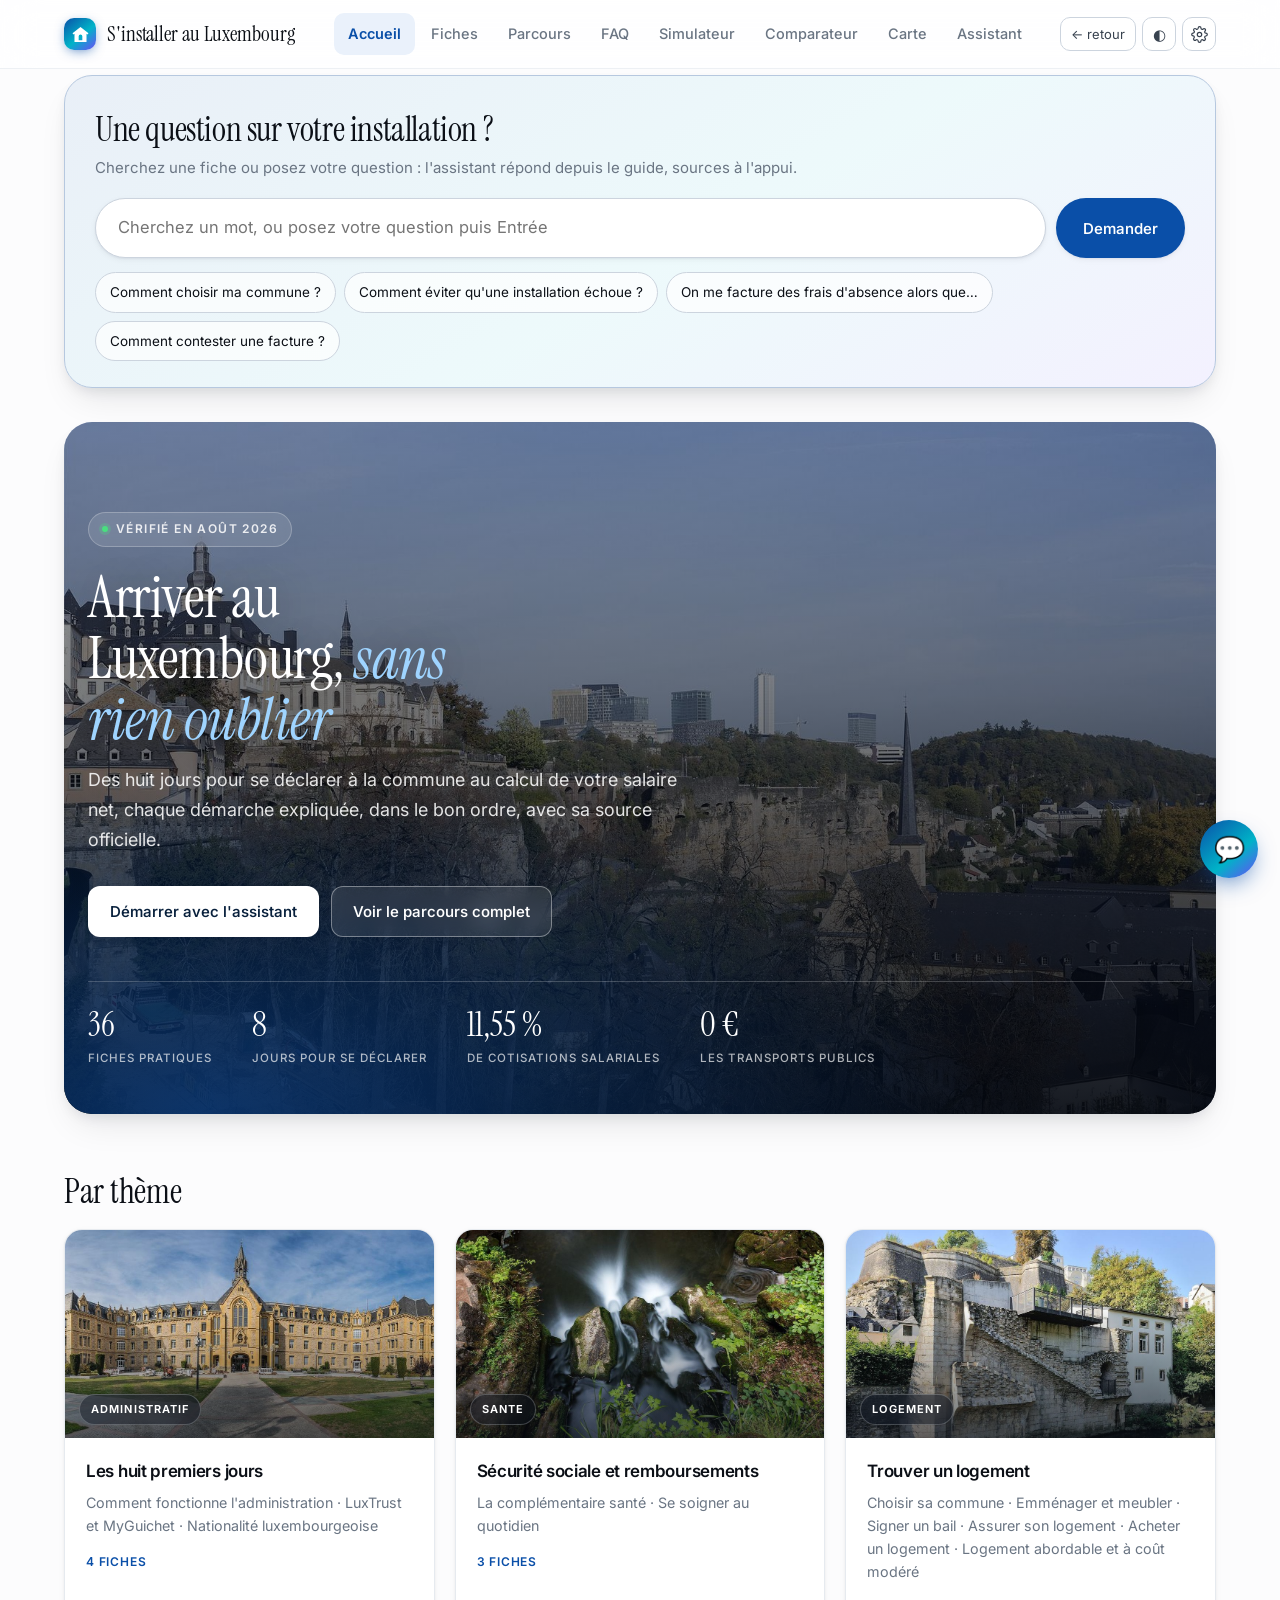
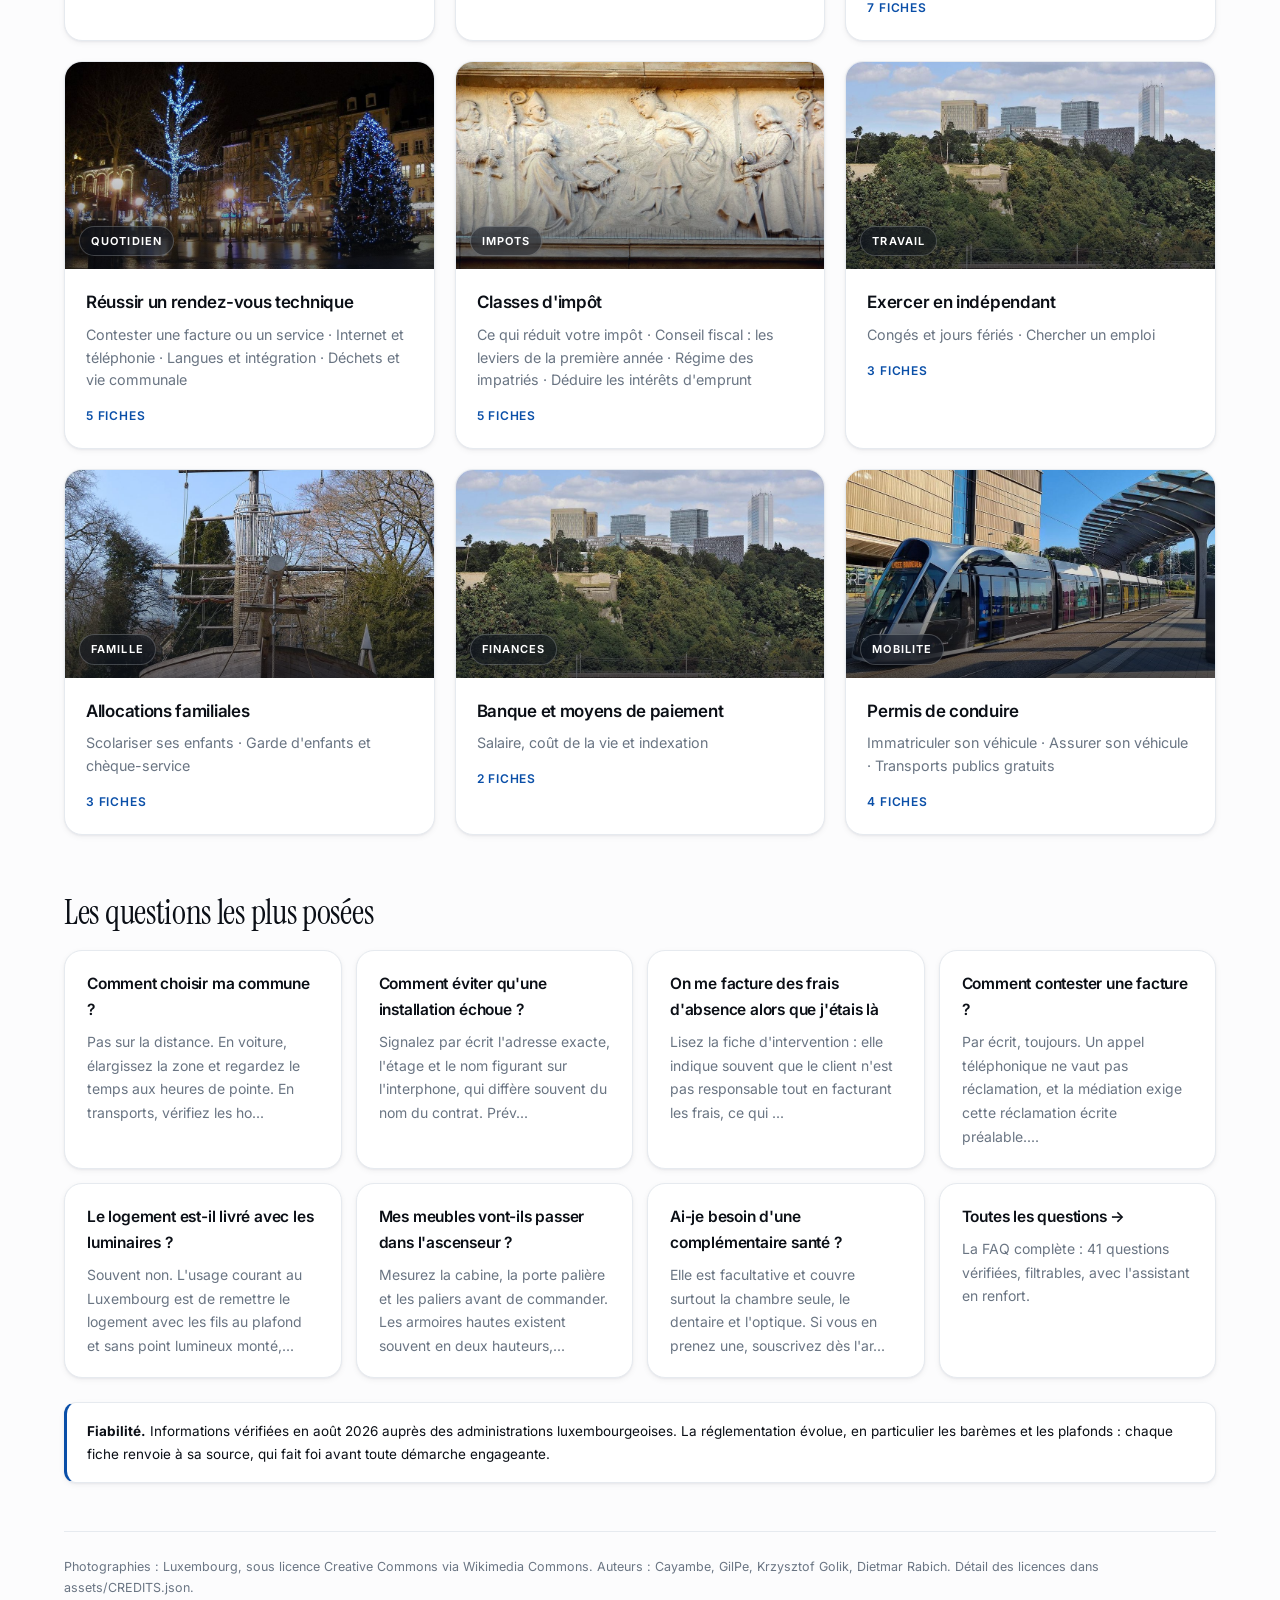
==== web/index.html @ f96f4880 "Revue Codex 1.7 : la promesse affichée était plus généreuse que celle du fournisseur AD-15 portait l" ====
﻿<!doctype html>
<html lang="fr">
<head>
<meta charset="utf-8">
<meta name="viewport" content="width=device-width, initial-scale=1">
<title>S'installer au Luxembourg</title>
<link rel="stylesheet" href="app/styles.css?v=18">
</head>
<body>

<header class="top">
  <div class="top-in">
    <button class="brand" id="brand" title="Revenir à l'accueil" aria-label="S'installer au Luxembourg, revenir à l'accueil">
      <span class="mark" aria-hidden="true">
        <svg viewBox="0 0 24 24" fill="currentColor" fill-rule="evenodd" focusable="false">
          <path d="M12 2.4 1.9 10.3l1.3 1.7L4.4 11v10.6h15.2V11l1.2 1 1.3-1.7zM9.7 19.4v-5.1a2.3 2.3 0 0 1 4.6 0v5.1z"/>
        </svg>
      </span>
      <span class="brand-txt">S'installer au Luxembourg</span>
    </button>
    <nav class="tabs" id="tabs" role="tablist" aria-label="Sections du guide">
      <button role="tab" id="tab-accueil" data-panel="accueil" aria-selected="true" aria-controls="panel-accueil" tabindex="0">Accueil</button>
      <button role="tab" id="tab-fiches" data-panel="fiches" aria-selected="false" aria-controls="panel-fiches" tabindex="-1">Fiches</button>
      <button role="tab" id="tab-parcours" data-panel="parcours" aria-selected="false" aria-controls="panel-parcours" tabindex="-1">Parcours</button>
      <button role="tab" id="tab-faq" data-panel="faq" aria-selected="false" aria-controls="panel-faq" tabindex="-1">FAQ</button>
      <button role="tab" id="tab-simulateur" data-panel="simulateur" aria-selected="false" aria-controls="panel-simulateur" tabindex="-1">Simulateur</button>
      <button role="tab" id="tab-comparateur" data-panel="comparateur" aria-selected="false" aria-controls="panel-comparateur" tabindex="-1">Comparateur</button>
      <button role="tab" id="tab-carte" data-panel="carte" aria-selected="false" aria-controls="panel-carte" tabindex="-1">Carte</button>
      <button role="tab" id="tab-assistant" data-panel="assistant" aria-selected="false" aria-controls="panel-assistant" tabindex="-1">Assistant</button>
    </nav>
    <div class="top-outils">
      <!-- foyer-retour : le guide est servi sous /guide/ d'une origine qui a aussi un accueil et un
           outil sinistre (AD-12). Un lien discret y ramène ; le style reprend celui des outils de
           l'en-tête, en ligne pour ne pas toucher à styles.css. -->
      <a id="retour-projet" class="outil" href="/" style="width:auto;padding:0 10px;font-size:13px;text-decoration:none;white-space:nowrap;" title="Retour à l'accueil du projet" aria-label="Retour à l'accueil du projet">&#8592; retour</a>
      <button id="theme-btn" class="outil" title="Changer de thème" aria-label="Changer de thème"></button>
      <button id="admin-btn" class="outil" data-panel="admin" title="Administration du contenu" aria-label="Administration du contenu">
        <svg viewBox="0 0 24 24" fill="none" stroke="currentColor" stroke-width="1.7" stroke-linecap="round" stroke-linejoin="round" focusable="false" aria-hidden="true">
          <circle cx="12" cy="12" r="3.1"/>
          <path d="M19.4 15a1.7 1.7 0 0 0 .34 1.87l.06.06a2 2 0 1 1-2.83 2.83l-.06-.06a1.7 1.7 0 0 0-1.87-.34 1.7 1.7 0 0 0-1 1.56V21a2 2 0 1 1-4 0v-.11a1.7 1.7 0 0 0-1.1-1.56 1.7 1.7 0 0 0-1.87.34l-.06.06a2 2 0 1 1-2.83-2.83l.06-.06A1.7 1.7 0 0 0 4.6 15a1.7 1.7 0 0 0-1.56-1H3a2 2 0 1 1 0-4h.11a1.7 1.7 0 0 0 1.56-1.1 1.7 1.7 0 0 0-.34-1.87l-.06-.06a2 2 0 1 1 2.83-2.83l.06.06A1.7 1.7 0 0 0 9 4.6h.08A1.7 1.7 0 0 0 10.13 3V3a2 2 0 1 1 4 0v.11a1.7 1.7 0 0 0 1.05 1.56 1.7 1.7 0 0 0 1.87-.34l.06-.06a2 2 0 1 1 2.83 2.83l-.06.06A1.7 1.7 0 0 0 19.4 9v.08a1.7 1.7 0 0 0 1.56 1.05H21a2 2 0 1 1 0 4h-.11a1.7 1.7 0 0 0-1.49 1z"/>
        </svg>
      </button>
    </div>
  </div>
</header>

<main>

  <!-- Accueil -->
  <section class="panel" role="tabpanel" aria-labelledby="tab-accueil" id="panel-accueil">

    <div class="ask">
      <h2 class="ask-titre">Une question sur votre installation&nbsp;?</h2>
      <p class="ask-sous">Cherchez une fiche ou posez votre question : l'assistant répond depuis le guide, sources à l'appui.</p>
      <div class="ask-bar">
        <input type="search" id="q-accueil" placeholder="Cherchez un mot, ou posez votre question puis Entrée" autocomplete="off">
        <button class="btn" id="q-accueil-btn">Demander</button>
      </div>
      <div class="chips" id="ask-chips"></div>
      <div class="grid" id="accueil-resultats"></div>
    </div>

    <div class="hero">
      <div class="hero-img">
        <img src="assets/hero.jpg" alt="Vue de la vieille ville de Luxembourg, du Grund et du plateau de Kirchberg" loading="eager">
      </div>
      <div class="hero-in">
        <span class="kicker"><span class="pt"></span>Vérifié en août 2026</span>
        <h1>Arriver au Luxembourg, <em>sans rien oublier</em></h1>
        <p>
          Des huit jours pour se déclarer à la commune au calcul de votre salaire net,
          chaque démarche expliquée, dans le bon ordre, avec sa source officielle.
        </p>
        <div class="hero-cta">
          <button class="btn clair" data-go="assistant">Démarrer avec l'assistant</button>
          <button class="btn contour" data-go="parcours">Voir le parcours complet</button>
        </div>
        <div class="hero-stats">
          <div class="s"><div class="n" id="stat-fiches">—</div><div class="l">fiches pratiques</div></div>
          <div class="s"><div class="n">8</div><div class="l">jours pour se déclarer</div></div>
          <div class="s"><div class="n">11,55 %</div><div class="l">de cotisations salariales</div></div>
          <div class="s"><div class="n">0 €</div><div class="l">les transports publics</div></div>
        </div>
      </div>
    </div>

    <h2>Par thème</h2>
    <div class="grid" id="accueil-cats"></div>

    <h2>Les questions les plus posées</h2>
    <div class="grid serre" id="accueil-faq"></div>

    <div class="notice small">
      <strong>Fiabilité.</strong> Informations vérifiées en août 2026 auprès des administrations
      luxembourgeoises. La réglementation évolue, en particulier les barèmes et les plafonds :
      chaque fiche renvoie à sa source, qui fait foi avant toute démarche engageante.
    </div>

    <div class="credits" id="credits-photos"></div>
  </section>

  <!-- Fiches -->
  <section class="panel" role="tabpanel" aria-labelledby="tab-fiches" id="panel-fiches" hidden>
    <div id="fiches-liste">
      <h1>Fiches pratiques</h1>
      <p class="lead">Chaque fiche est autonome, avec ses points clés et ses sources officielles.</p>
      <div class="search-bar">
        <input type="search" id="q-fiches" placeholder="Rechercher : caution, matricule, impatriés, crèche, permis. Entrée pour demander à l'assistant.">
      </div>
      <div id="fiches-perso"></div>
      <div class="grid" id="fiches-grid"></div>
    </div>
    <div id="fiche-detail" class="detail" hidden></div>
  </section>

  <!-- Parcours -->
  <section class="panel" role="tabpanel" aria-labelledby="tab-parcours" id="panel-parcours" hidden>
    <h1>Parcours d'installation</h1>
    <p class="lead">L'ordre compte : certaines démarches en conditionnent d'autres.</p>
    <div class="notice">
      <strong>La chaîne à ne pas casser.</strong>
      Déclaration à la commune, puis certificat de résidence et matricule, puis sécurité sociale,
      banque, chèque-service et impôts. Tout part de la commune, dans les 8 jours.
    </div>
    <div class="tl" id="timeline"></div>
  </section>

  <!-- FAQ -->
  <section class="panel" role="tabpanel" aria-labelledby="tab-faq" id="panel-faq" hidden>
    <h1>Questions et réponses</h1>
    <p class="lead">
      Toutes les questions recensées par le guide, avec des réponses vérifiées : chaque réponse
      s'appuie sur une fiche et renvoie à ses sources officielles.
      <span class="badge" id="faq-compte"></span>
    </p>
    <div class="search-bar">
      <input type="search" id="q-faq" placeholder="Filtrer : classe d'impôt, caution, crèche, permis. Entrée pour demander à l'assistant." autocomplete="off">
    </div>
    <div id="faq-liste"></div>
    <div class="notice small" style="margin-top:26px">
      Votre question n'y est pas ? L'assistant cherche aussi dans le corps des fiches,
      et dit quand il ne sait pas.
      <button class="chip" id="faq-assistant">Poser la question à l'assistant</button>
    </div>
  </section>

  <!-- Simulateur -->
  <section class="panel" role="tabpanel" aria-labelledby="tab-simulateur" id="panel-simulateur" hidden>
    <h1>Simulateur de salaire net</h1>
    <p class="lead">
      Barème officiel de l'Administration des contributions directes et paramètres sociaux en vigueur.
      Résultat indicatif : il ne remplace ni une fiche de paie, ni un calcul de l'administration.
    </p>

    <div class="sous-onglets" id="sim-tabs">
      <button data-sim="salaire" class="actif">Salaire net</button>
      <button data-sim="emprunt">Capacité d'emprunt</button>
    </div>

    <div id="sim-salaire">
    <div class="card">
      <div class="row">
        <div>
          <label for="s-brut">Brut annuel (EUR)</label>
          <input type="number" id="s-brut" value="80000" min="0" step="1000">
        </div>
        <div>
          <label for="s-classe">Classe d'impôt</label>
          <select id="s-classe">
            <option value="classe1">Classe 1</option>
            <option value="classe1a">Classe 1a</option>
            <option value="classe2" selected>Classe 2</option>
          </select>
        </div>
        <div>
          <label for="s-mois">Réparti sur</label>
          <select id="s-mois">
            <option value="12" selected>12 mois</option>
            <option value="13">13 mois</option>
          </select>
        </div>
        <div>
          <label for="s-brut2">Salaire du conjoint (EUR, facultatif)</label>
          <input type="number" id="s-brut2" value="0" min="0" step="1000" placeholder="0">
        </div>
      </div>
      <div class="row" style="margin-top:12px">
        <div class="check">
          <input type="checkbox" id="s-impatrie">
          <label for="s-impatrie">Régime des impatriés (50 % exonéré)</label>
          <a href="#fiche/impatries" class="lien-fiche-inline">réservé à des profils précis, voir la fiche</a>
        </div>
        <div class="check">
          <input type="checkbox" id="s-forfaits" checked>
          <label for="s-forfaits">Forfaits frais et dépenses spéciales</label>
        </div>
      </div>
    </div>

    <div class="kpis" id="s-kpis"></div>

    <div class="notice small">
      <strong>Un ordre de grandeur, pas un chiffre à l'euro près.</strong>
      Le résultat est la retenue à la source calculée sur ce seul salaire, avec le barème officiel.
      Le net réellement perçu peut s'en écarter selon la situation personnelle : revenus étrangers
      en classe 2 (le taux moyen mondial s'applique à la déclaration), déductions réelles supérieures
      aux forfaits, avantages en nature, crédits d'impôt. Plus la situation s'écarte du cas simple
      (un seul salaire, pas d'autre revenu), plus l'écart peut être grand.
    </div>

    <div id="s-menage"></div>

    <div id="s-detail"></div>

    <h2>Comparaison des situations</h2>
    <div class="table-wrap"><table id="s-comp"></table></div>
    </div>

    <div id="sim-emprunt" hidden>
    <h2 style="margin-top:0">Capacité d'emprunt indicative</h2>
    <p class="lead small">
      Les banques raisonnent en taux d'effort : la somme des mensualités rapportée aux revenus nets.
      Les crédits en cours viennent en déduction.
    </p>
    <div class="card">
      <div class="row">
        <div>
          <label for="e-net">Revenus nets du ménage (EUR/mois)</label>
          <input type="number" id="e-net" value="5000" min="0" step="100">
        </div>
        <div>
          <label for="e-charges">Crédits en cours (EUR/mois)</label>
          <input type="number" id="e-charges" value="0" min="0" step="50">
        </div>
        <div>
          <label for="e-taux">Taux annuel (%)</label>
          <input type="number" id="e-taux" value="4.3" min="0" step="0.1">
        </div>
        <div>
          <label for="e-duree">Durée (années)</label>
          <input type="number" id="e-duree" value="25" min="5" max="35" step="1">
        </div>
      </div>
    </div>
    <div class="kpis" id="e-kpis"></div>
    <p class="hint">
      Les seuils de 33 % et 40 % sont des pratiques bancaires, pas un plafond légal : la limite
      réglementaire fixée au Luxembourg porte sur la quotité, la part du prix financée, et non sur
      le taux d'effort. Chaque banque décide selon les revenus et le reste à vivre.
    </p>
    <p class="hint">
      Quotités maximales au Luxembourg : 100 % du prix pour un primo-accédant en résidence principale,
      90 % pour une autre résidence principale, 80 % pour un investissement locatif. Les frais d'acte
      restent à financer sur fonds propres.
    </p>
    </div>
  </section>

  <!-- Comparateur -->
  <section class="panel" role="tabpanel" aria-labelledby="tab-comparateur" id="panel-comparateur" hidden>
    <h1>Comparateur</h1>
    <p class="lead">
      En arrivant au Luxembourg, quatre contrats se signent presque en même temps : l'assurance
      habitation, l'assurance auto, le forfait mobile et le contrat d'électricité. Choisissez le
      poste que vous voulez regarder. Chacun s'ouvre sur une grille des critères qui distinguent
      vraiment les offres, et non sur une liste de prix.
    </p>

    <div class="notice small" id="ctr-registres">
      <strong>Deux registres, indiqués sur chaque carte.</strong>
      L'assurance habitation repose sur des <em>documents réels</em> : quatre contrats du marché
      luxembourgeois lus intégralement, assureurs anonymisés. Les trois autres sont des
      <em>démonstrations</em> : les critères sont réels, les offres et les chiffres sont inventés
      et affichés comme tels. Rien n'y est un conseil d'achat.
    </div>

    <div class="grid serre" id="ctr-verticales"></div>

    <div id="ctr-vue" hidden></div>

    <div id="ctr-mrh" hidden>
    <div class="vert-head">
      <h2>Assurance habitation : la comparaison complète</h2>
      <button class="chip" id="ctr-mrh-retour">← Toutes les comparaisons</button>
    </div>
    <p class="lead">
      <span class="badge on">données réelles</span>
      Quatre contrats du marché luxembourgeois lus intégralement, treize sinistres concrets posés
      à chacun, et pour chaque réponse la clause exacte avec sa page.
    </p>

    <div class="sous-onglets" id="mrh-tabs">
      <button data-mrh="reco" class="actif">Ma situation</button>
      <button data-mrh="surmesure">Tableau sur mesure</button>
      <button data-mrh="sinistres">Sinistres</button>
      <button data-mrh="matrice">Couverture</button>
      <button data-mrh="constats">Ce qui ressort</button>
      <button data-mrh="methode">Méthode</button>
    </div>

    <!-- Ma situation : classement calculé en direct -->
    <div id="mrh-reco">
      <p class="lead small">
        Cochez ce qui vous concerne. Le classement se recalcule à chaque clic, à partir des
        verdicts réels : chaque contrat est noté sur les garanties qui comptent
        <em>pour vous</em>, et les lacunes s'affichent avec la clause qui les cause.
      </p>
      <div class="card">
        <div id="mrh-biens" class="biens-grille"></div>
      </div>
      <div id="mrh-classement"></div>
      <div id="mrh-couverture-profil"></div>
    </div>

    <!-- Sinistres : tableau complet + chat -->
    <div id="mrh-sinistres" hidden>
      <p class="lead small">
        Les treize sinistres posés aux quatre contrats. Cliquez sur une ligne pour voir le détail :
        plafond, franchise, condition qui décide, et la clause citée avec sa page.
      </p>
      <div id="mrh-sinistres-table"></div>
    </div>

    <!-- Tableau sur mesure : le chat construit et modifie la comparaison -->
    <div id="mrh-surmesure" hidden>
      <p class="lead small">
        Ce n'est pas un second assistant : c'est la commande du tableau. Écrivez ce que vous voulez
        comparer, en français courant, et la grille se réécrit. Chaque demande et ce qu'elle a
        changé restent notés dans le journal, pour que rien ne bouge sans explication.
      </p>
      <div class="card ctr-cmd">
        <label class="ctr-cmd-label" for="ctr-input">Commander le tableau</label>
        <div class="chat-bar">
          <input type="text" id="ctr-input" placeholder="Ex : compare le vol et le dégât des eaux, seulement chez l'assureur A et l'assureur C" autocomplete="off">
          <button class="btn" id="ctr-send">Appliquer</button>
        </div>
        <div class="chips" id="ctr-suggestions"></div>
        <div class="ctr-journal" id="ctr-journal"></div>
      </div>
      <div id="ctr-tableau"></div>
    </div>

    <!-- Matrice de couverture -->
    <div id="mrh-matrice" hidden>
      <p class="lead small">
        Dix-sept garanties recherchées dans les quatre documents. Une case pleine veut dire que le
        sujet est traité, et à quelle page il apparaît en premier. Attention : c'est un signal de
        présence, pas une promesse de couverture. Un contrat peut nommer une garantie page 5 et
        l'exclure page 40, c'est l'objet de l'onglet Sinistres.
      </p>
      <div id="mrh-matrice-table"></div>
      <div id="mrh-sources"></div>
    </div>

    <!-- Constats -->
    <div id="mrh-constats" hidden>
      <p class="lead small">
        Ce que la lecture des quatre contrats fait ressortir, et les questions à poser avant de signer.
      </p>
      <div id="mrh-constats-liste"></div>
    </div>

    <!-- Méthode -->
    <div id="mrh-methode" hidden>
      <p class="lead small">Comment cette comparaison a été faite, et ce qu'elle ne dit pas.</p>
      <div class="card">
        <h3 style="margin-top:0">La démarche</h3>
        <p>Quatre conditions générales publiques du marché luxembourgeois, éditions 2017 à 2023,
          entre 60 et 139 pages chacune. Le texte est extrait page par page, ce qui rend chaque
          phrase adressable : c'est ce qui permet de citer une clause avec son numéro de page.</p>
        <p>Deux passages ensuite. Le premier cherche dix-sept garanties dans les quatre documents,
          en français, en allemand et en anglais, et produit la matrice de couverture. Le second
          part de sinistres concrets, choisis pour faire diverger les contrats, et va chercher la
          clause qui décide dans chaque document.</p>
        <h3>Pourquoi des sinistres et pas des garanties</h3>
        <p>Demander à un contrat s'il couvre le vol donne toujours oui. La réponse utile est
          ailleurs : dans l'exclusion, le plafond, la condition. Deux contrats qui affichent la
          même garantie répondent différemment sur le même vélo, selon qu'il était dans
          l'appartement, dans la cave commune ou attaché dans la rue. C'est pour cela que les
          treize sinistres sont posés dans des lieux et des situations précises.</p>
        <h3>Ce que cette comparaison ne dit pas</h3>
        <p>Elle ne donne aucun prix : les conditions générales n'en contiennent pas, la prime
          dépend de votre logement et de vos capitaux déclarés. Elle porte sur des éditions
          2017 à 2023, votre contrat peut être plus récent. Elle ne remplace ni un devis ni un
          conseil. Enfin, les assureurs sont anonymisés : l'objectif est de montrer où les
          contrats divergent et quelles questions poser, pas de recommander une marque.</p>
        <h3>Vérifier soi-même</h3>
        <p>Chaque verdict porte sa citation et sa page. Sur votre propre contrat, la démarche
          se refait à la main : ouvrez les conditions générales, cherchez le mot du sinistre,
          et lisez ce qui suit la garantie, c'est-à-dire les exclusions.</p>
      </div>
    </div>
    </div>
  </section>

  <!-- Carte : ecoles et transports autour d'une adresse -->
  <section class="panel" role="tabpanel" aria-labelledby="tab-carte" id="panel-carte" hidden>
    <h1>Comparer des logements</h1>
    <p class="lead">
      Quand on hésite entre deux ou trois logements, la question n'est pas « qu'y a-t-il autour »
      mais « lequel est le mieux placé ». Ajoutez vos adresses : elles se comparent ligne par ligne,
      écoles, crèches, transports et distance aux bassins d'emploi.
    </p>
    <div class="card">
      <div class="row">
        <div style="flex:2">
          <label for="c-travail">Votre lieu de travail, ou tout autre point de repère</label>
          <input type="text" id="c-travail" placeholder="Ex : Kirchberg, Gare de Luxembourg, Cloche d'Or..." autocomplete="off">
        </div>
        <div style="align-self:flex-end">
          <button class="btn ghost" id="c-fixer">Fixer le repère</button>
        </div>
      </div>
      <p class="hint" style="margin:10px 0 0">
        Vos adresses restent dans ce navigateur : elles ne sont envoyées à aucun serveur du guide,
        et rien n'est enregistré ailleurs. Seule la recherche de coordonnées interroge le service
        de cartographie OpenStreetMap.
      </p>
      <hr class="c-sep">
      <div class="row">
        <div style="flex:2">
          <label for="c-adresse">Ajouter un logement à comparer</label>
          <input type="text" id="c-adresse" placeholder="Ex : Belair Luxembourg, Esch-sur-Alzette, Mersch..." autocomplete="off">
        </div>
        <div>
          <label for="c-rayon">Rayon autour</label>
          <select id="c-rayon">
            <option value="500">500 m, à pied</option>
            <option value="1000" selected>1 km</option>
            <option value="2000">2 km</option>
          </select>
        </div>
        <div style="align-self:flex-end">
          <button class="btn" id="c-chercher">Ajouter</button>
        </div>
      </div>
      <div class="row" style="margin-top:12px">
        <div class="check"><input type="checkbox" id="c-ecoles" checked><label for="c-ecoles">Écoles</label></div>
        <div class="check"><input type="checkbox" id="c-creches" checked><label for="c-creches">Crèches</label></div>
        <div class="check"><input type="checkbox" id="c-arrets" checked><label for="c-arrets">Bus, tram, train</label></div>
        <div class="check"><input type="checkbox" id="c-commerces" checked><label for="c-commerces">Commerces</label></div>
        <div class="check"><input type="checkbox" id="c-sante" checked><label for="c-sante">Santé</label></div>
      </div>
      <div class="row" style="margin-top:10px">
        <div style="margin-left:auto; display:flex; gap:8px; flex-wrap:wrap">
          <button class="chip" id="c-exemple">Voir un exemple</button>
          <button class="chip" id="c-vider">Tout effacer</button>
        </div>
      </div>
      <div class="chips" id="c-liste"></div>
    </div>
    <div id="carte-map"></div>
    <div id="c-stats"></div>
    <p class="hint" id="c-note">
      Données OpenStreetMap (© les contributeurs OpenStreetMap), chargées à la demande :
      l'exhaustivité n'est pas garantie. Les distances sont à vol d'oiseau, pas des temps de
      trajet : pour ceux-là, mobiliteit.lu fait foi. Pour l'inscription scolaire, c'est la
      commune qui décide, voir la fiche Scolariser ses enfants. Cet onglet est le seul du
      guide à exiger le réseau : ouvert par double-clic sur le fichier, sans serveur, le
      navigateur bloque ces appels et les colonnes restent vides.
    </p>

    <h2>Les outils officiels, pour aller plus loin</h2>
    <p class="lead small">
      Cette carte sert à repérer un quartier avant de le visiter. Pour les horaires réels,
      les itinéraires et les démarches, ce sont les applications officielles qui font foi.
    </p>
    <div class="grid serre" id="carte-outils"></div>
  </section>

  <!-- Assistant -->
  <section class="panel" role="tabpanel" aria-labelledby="tab-assistant" id="panel-assistant" hidden>
    <div class="titre-action">
      <h1>Assistant</h1>
      <button class="btn ghost" id="assistant-ancrer">Ouvrir en panneau latéral</button>
    </div>
    <p class="lead">
      Il construit votre profil au fil des réponses, puis cible ce qui vous concerne.
      <span class="badge" id="mode-badge">mode local</span>
    </p>
    <div class="card chat-wrap">
      <div class="chat-log" id="chat-log" role="log" aria-live="polite" aria-atomic="false"></div>
      <div class="chat-bar">
        <!-- `maxlength` = la borne de `ChatRequest.question` (1 000). C'est le 400 le plus
             probable des trois, et le seul que le navigateur puisse éviter tout seul. -->
        <input type="text" id="chat-input" placeholder="Posez votre question..." autocomplete="off"
               maxlength="1000" aria-describedby="confid-chat">
        <button class="btn" id="chat-send">Envoyer</button>
        <button class="btn ghost" id="chat-reset" title="Réinitialiser le profil">Réinitialiser</button>
      </div>
    </div>
    <p class="hint">
      Les réponses proviennent des fiches de ce guide : chaque phrase affichée est adossée à un
      passage relu dans la source, et ce que l'assistant ne sait pas, il le dit.
    </p>
    <!-- AD-15 / UX-DR5 : la mention vit sous la saisie, pas dans une page de mentions légales,
         et elle est rattachée à la saisie par `aria-describedby`. Une seule formulation, ici,
         dans le panneau flottant et dans `web/README.md` : trois versions d'une même promesse
         donnent trois promesses. La date est celle de la lecture de la politique, et le lien
         permet de la relire : une affirmation sur un tiers se vérifie, elle ne se croit pas.
         AD-15 demandait cette confirmation avant livraison ; elle a démenti « contenu non
         retenu par défaut » — la politique donne trente jours, et des réserves au-delà. -->
    <p class="hint confid" id="confid-chat">
      Votre question et votre profil sont envoyés au serveur de ce site, puis au fournisseur du modèle (Anthropic) : sa politique publique, lue le 24/08/2026, prévoit la suppression des entrées et des sorties de l'API sous 30 jours, avec des exceptions — obligation légale, ou contenu que ses systèmes de sécurité signalent, conservé jusqu'à deux ans. Aucune conversation n'est enregistrée : ni par le serveur de ce site, ni dans ce navigateur, qui ne garde que votre profil et vos préférences d'affichage.
      <a href="https://privacy.claude.com/en/articles/7996866-how-long-do-you-store-my-organization-s-data" target="_blank" rel="noopener noreferrer">Politique de conservation d'Anthropic</a>
    </p>
  </section>

  <!-- Administration -->
  <section class="panel" id="panel-admin" hidden>
    <h1>Administration</h1>
    <p class="lead">Modifier le contenu des fiches, les questions fréquentes et les paramètres du simulateur.</p>

    <div class="notice small">
      Les modifications sont enregistrées dans ce navigateur. Utilisez <strong>Exporter</strong> pour
      produire un fichier à replacer dans <code>app/kb.js</code>, afin de les rendre permanentes pour tous.
    </div>

    <div class="card">
      <h3 style="margin-top:0">Fiches</h3>
      <div class="row">
        <div>
          <label for="a-fiche">Fiche à modifier</label>
          <select id="a-fiche"></select>
        </div>
        <div>
          <label for="a-cat">Catégorie</label>
          <input type="text" id="a-cat">
        </div>
      </div>
      <div style="margin-top:12px">
        <label for="a-titre">Titre</label>
        <input type="text" id="a-titre">
      </div>
      <div style="margin-top:12px">
        <label for="a-resume">Résumé</label>
        <input type="text" id="a-resume">
      </div>
      <div style="margin-top:12px">
        <label for="a-corps">Corps du texte (un paragraphe par ligne)</label>
        <textarea id="a-corps" style="min-height:190px"></textarea>
      </div>
      <div style="margin-top:12px">
        <label for="a-retenir">À retenir (une puce par ligne)</label>
        <textarea id="a-retenir"></textarea>
      </div>
      <div style="margin-top:12px">
        <label for="a-tags">Mots-clés, séparés par des virgules (utilisés par l'assistant)</label>
        <input type="text" id="a-tags">
      </div>
      <div style="margin-top:12px">
        <label for="a-sources">Sources, une par ligne, au format : intitulé | url</label>
        <textarea id="a-sources"></textarea>
      </div>
      <div style="margin-top:14px; display:flex; gap:8px; flex-wrap:wrap">
        <button class="btn" id="a-save">Enregistrer la fiche</button>
        <button class="btn ghost" id="a-new">Nouvelle fiche</button>
        <button class="btn danger" id="a-del">Supprimer</button>
      </div>
      <p class="hint" id="a-status"></p>
    </div>

    <h2>Paramètres du simulateur</h2>
    <div class="card">
      <div class="row" id="a-params"></div>
      <div style="margin-top:14px">
        <button class="btn" id="p-save">Enregistrer les paramètres</button>
        <span class="hint" id="p-status"></span>
      </div>
    </div>

    <h2>Sauvegarde</h2>
    <div class="card">
      <div style="display:flex; gap:8px; flex-wrap:wrap">
        <button class="btn" id="x-export">Exporter kb.js</button>
        <button class="btn ghost" id="x-import">Importer un fichier</button>
        <button class="btn danger" id="x-reset">Revenir au contenu d'origine</button>
        <input type="file" id="x-file" accept=".js,.json" hidden>
      </div>
      <p class="hint">
        L'export produit un <code>kb.js</code> complet. Remplacez le fichier du même nom dans
        <code>app/</code> et rechargez : les modifications deviennent la version de référence.
      </p>
    </div>
  </section>

</main>

<!-- Assistant flottant, present sur tous les onglets -->
<div id="widget" hidden>
  <div id="widget-poignee" title="Glisser pour régler la largeur" role="separator" aria-orientation="vertical" aria-label="Régler la largeur du panneau" tabindex="0"></div>
  <div class="w-head">
    <span>Assistant du guide</span>
    <span class="w-actions">
      <button id="widget-plein" title="Ouvrir en pleine page" aria-label="Ouvrir en pleine page">⤢</button>
      <button id="widget-close" title="Fermer" aria-label="Fermer l'assistant">×</button>
    </span>
  </div>
  <div class="chat-log" id="widget-log" role="log" aria-live="polite" aria-atomic="false"></div>
  <div class="chat-bar">
    <input type="text" id="widget-input" placeholder="Posez votre question..." autocomplete="off"
           maxlength="1000" aria-describedby="confid-widget">
    <button class="btn" id="widget-send">Envoyer</button>
    <p class="hint confid" id="confid-widget">
      Votre question et votre profil sont envoyés au serveur de ce site, puis au fournisseur du modèle (Anthropic) : sa politique publique, lue le 24/08/2026, prévoit la suppression des entrées et des sorties de l'API sous 30 jours, avec des exceptions — obligation légale, ou contenu que ses systèmes de sécurité signalent, conservé jusqu'à deux ans. Aucune conversation n'est enregistrée : ni par le serveur de ce site, ni dans ce navigateur, qui ne garde que votre profil et vos préférences d'affichage.
      <a href="https://privacy.claude.com/en/articles/7996866-how-long-do-you-store-my-organization-s-data" target="_blank" rel="noopener noreferrer">Politique de conservation d'Anthropic</a>
    </p>
  </div>
</div>
<button id="widget-btn" title="Ouvrir l'assistant" aria-label="Ouvrir l'assistant">💬</button>

<script src="app/bareme.js?v=18"></script>
<script src="app/kb.js?v=18"></script>
<script src="app/simulateur.js?v=18"></script>
<script src="comparateur/contrats_kb.js?v=18"></script>
<script src="comparateur/mrh_kb.js?v=18"></script>
<script src="comparateur/offres_kb.js?v=18"></script>
<script src="app/chat.js?v=18"></script>
<script src="app/ui.js?v=18"></script>
<script src="app/communaute.js?v=18"></script>
</body>
</html>
---- web/app/styles.css ----
/* ============================================================
   S'installer au Luxembourg
   ============================================================ */

@import url('https://fonts.googleapis.com/css2?family=Instrument+Serif:ital@0;1&family=Inter:wght@400;500;600;700&display=swap');

:root {
  --bg: #fcfcfd;
  --bg-alt: #f4f6f9;
  --surface: #ffffff;
  --surface-2: #f5f7fa;
  --border: #e6eaef;
  --border-fort: #ccd4de;
  --text: #0b0f16;
  --text-2: #38424f;
  --muted: #6a7583;
  --accent: #0a4fa8;
  --accent-2: #00b3c8;
  --accent-3: #6b4df6;
  --accent-soft: #eaf1fb;
  --warn: #96570a;
  --warn-soft: #fdf5e8;
  --ok: #0c6b3e;
  /* foyer-retour : couleur d'erreur des blocs de l'assistant (story 1.7). `--ok` et `--warn` ont
     leur variante sombre, il n'existait rien d'équivalent pour l'erreur. Les huit déclarations
     `ko` du comparateur et de la page de recommandation gardent volontairement leur littéral :
     elles sont hors du périmètre de cette story, et les basculer changerait leur rendu en thème
     sombre sans qu'aucune AC ne le demande. Leur lisibilité est une reprise différée. */
  --ko: #be123c;
  --ombre-s: 0 1px 2px rgba(11,18,32,.05), 0 2px 6px rgba(11,18,32,.05);
  --ombre-m: 0 6px 14px -4px rgba(11,18,32,.10), 0 18px 34px -10px rgba(11,18,32,.10);
  --ombre-l: 0 16px 28px -12px rgba(11,18,32,.16), 0 40px 70px -20px rgba(11,18,32,.22);
  --r-s: 12px;
  --r-m: 18px;
  --r-l: 28px;
  --max: 1200px;
  /* Taille des etiquettes en capitales (categories, badges, intitules de
     colonnes). Un seul reglage, releve sur ecran tactile. */
  --micro: 11px;
  --serif: "Instrument Serif", "Iowan Old Style", Georgia, "Times New Roman", serif;
  --sans: Inter, -apple-system, BlinkMacSystemFont, "Segoe UI", Roboto, sans-serif;
}

@media (prefers-color-scheme: dark) {
  :root:not([data-theme="light"]) {
    --bg: #080a0f;
    --bg-alt: #0d1017;
    --surface: #12161e;
    --surface-2: #1a1f29;
    --border: #232a36;
    --border-fort: #36404f;
    --text: #f0f3f7;
    --text-2: #c6cfda;
    --muted: #8792a1;
    --accent: #5fa8f5;
    --accent-2: #3ad6ee;
    --accent-3: #a78bfa;
    --accent-soft: #10203a;
    --warn: #e7b165;
    --warn-soft: #221a0e;
    --ok: #5ccb90;
    --ko: #f4738f;
    --ombre-s: 0 1px 3px rgba(0,0,0,.5);
    --ombre-m: 0 8px 20px -6px rgba(0,0,0,.6);
    --ombre-l: 0 24px 60px -16px rgba(0,0,0,.75);
  }
}
:root[data-theme="dark"] {
  --bg: #080a0f; --bg-alt: #0d1017; --surface: #12161e; --surface-2: #1a1f29;
  --border: #232a36; --border-fort: #36404f; --text: #f0f3f7; --text-2: #c6cfda;
  --muted: #8792a1; --accent: #5fa8f5; --accent-2: #3ad6ee; --accent-3: #a78bfa;
  --accent-soft: #10203a; --warn: #e7b165; --warn-soft: #221a0e; --ok: #5ccb90; --ko: #f4738f;
  --ombre-s: 0 1px 3px rgba(0,0,0,.5);
  --ombre-m: 0 8px 20px -6px rgba(0,0,0,.6);
  --ombre-l: 0 24px 60px -16px rgba(0,0,0,.75);
}

* { box-sizing: border-box; }
html { scroll-behavior: smooth; }
body {
  margin: 0; background: var(--bg); color: var(--text);
  font: 16px/1.68 var(--sans);
  -webkit-font-smoothing: antialiased; -moz-osx-font-smoothing: grayscale;
}
/* L'attribut hidden a une specificite nulle : la moindre regle display le
   neutralise sans bruit, et l'element reste a l'ecran. On le rend inviolable
   une fois pour toutes, au lieu de le rattraper au cas par cas. */
[hidden] { display: none !important; }

a { color: var(--accent); text-underline-offset: 3px; }
img { max-width: 100%; display: block; }
::selection { background: color-mix(in srgb, var(--accent) 24%, transparent); }

/* ---------- Navigation ---------- */

header.top {
  position: sticky; top: 0; z-index: 60;
  background: color-mix(in srgb, var(--surface) 72%, transparent);
  backdrop-filter: saturate(190%) blur(18px);
  -webkit-backdrop-filter: saturate(190%) blur(18px);
  border-bottom: 1px solid color-mix(in srgb, var(--border) 70%, transparent);
}
/* L'en-tete tient sur une seule ligne a toutes les largeurs, en trois paliers.
   Rien ne passe jamais a la ligne : une barre sur deux ou trois lignes deplace
   le contenu de la page a chaque redimensionnement.

   1. A partir de 1100 px : le logo complet, marque et nom, les huit sections,
      les deux outils.
   2. De 760 a 1099 px : la marque seule. Elle est dessinee pour tenir seule,
      c'est le principe d'une marque reduite ; le nom du site est de toute
      facon repete par le titre de la page juste en dessous. Les huit sections
      restent toutes visibles, ce qui compte davantage que le nom.
   3. En dessous de 760 px : la bande de sections defile, avec un fondu du cote
      ou il en reste. C'est le geste attendu au doigt.

   La hauteur de l'en-tete ne varie qu'entre paliers, jamais a l'interieur :
   un en-tete colle qui change de hauteur fait sauter le contenu. */

:root { --h-top: 68px; }

.top-in {
  max-width: var(--max); margin: 0 auto;
  height: var(--h-top);
  padding-left: max(24px, env(safe-area-inset-left));
  padding-right: max(24px, env(safe-area-inset-right));
  display: flex; align-items: center; gap: 18px; flex-wrap: nowrap;
}

.brand {
  font-family: var(--serif); font-size: 21px; letter-spacing: -.1px;
  display: flex; align-items: center; gap: 11px; white-space: nowrap;
  flex: none; min-width: 0;
  border: 0; background: none; color: inherit; padding: 0; cursor: pointer;
  border-radius: 12px;
}
.brand-txt { overflow: hidden; text-overflow: ellipsis; white-space: nowrap; }
.brand .mark {
  width: 32px; height: 32px; border-radius: 10px; flex: none;
  display: grid; place-items: center; color: #fff;
  background: linear-gradient(140deg, var(--accent), var(--accent-2) 55%, var(--accent-3));
  box-shadow: 0 3px 12px -3px color-mix(in srgb, var(--accent) 70%, transparent);
  transition: transform .18s cubic-bezier(.2,.7,.2,1), box-shadow .18s;
}
.brand .mark svg { width: 19px; height: 19px; display: block; }
.brand:hover .mark {
  transform: translateY(-1px);
  box-shadow: 0 6px 18px -4px color-mix(in srgb, var(--accent) 78%, transparent);
}

/* Outils : ils ne sont pas des sections du guide, ils ne sont donc pas des
   onglets. Le reglage du theme et l'administration du contenu vivent ensemble
   a droite, en icones. */
.top-outils { display: flex; align-items: center; gap: 6px; flex: none; margin-left: 6px; }
.outil {
  border: 1px solid var(--border-fort); background: var(--surface); color: var(--text-2);
  width: 34px; height: 34px; border-radius: 10px; cursor: pointer; flex: none;
  display: grid; place-items: center; font-size: 15px; line-height: 1; padding: 0;
  transition: color .16s, border-color .16s, background .16s;
}
.outil svg { width: 17px; height: 17px; display: block; }
.outil:hover { color: var(--accent); border-color: var(--accent); background: var(--accent-soft); }
.outil[aria-pressed="true"] { color: var(--accent); border-color: var(--accent); background: var(--accent-soft); }
nav.tabs {
  display: flex; gap: 2px; flex-wrap: nowrap; margin-left: auto;
  flex: 0 1 auto; min-width: 0; align-self: stretch; align-items: center;
  overflow-x: auto; overscroll-behavior-x: contain;
  scrollbar-width: none; -ms-overflow-style: none;
  -webkit-overflow-scrolling: touch;
  scroll-snap-type: x proximity; scroll-padding-inline: 28px;
}
nav.tabs::-webkit-scrollbar { height: 0; width: 0; }
/* Fondu aux bords quand des onglets sortent du cadre : on voit qu'il y a
   la suite. L'attribut est pose par nav.js au chargement et au defilement. */
nav.tabs[data-defile="droite"] {
  -webkit-mask-image: linear-gradient(90deg, #000 calc(100% - 26px), transparent 100%);
  mask-image: linear-gradient(90deg, #000 calc(100% - 26px), transparent 100%);
}
nav.tabs[data-defile="gauche"] {
  -webkit-mask-image: linear-gradient(90deg, transparent 0, #000 26px);
  mask-image: linear-gradient(90deg, transparent 0, #000 26px);
}
nav.tabs[data-defile="deux"] {
  -webkit-mask-image: linear-gradient(90deg, transparent 0, #000 26px, #000 calc(100% - 26px), transparent 100%);
  mask-image: linear-gradient(90deg, transparent 0, #000 26px, #000 calc(100% - 26px), transparent 100%);
}
nav.tabs button {
  border: 0; background: none; color: var(--muted); position: relative;
  padding: 9px 14px; border-radius: 10px; cursor: pointer;
  font: inherit; font-size: 14.5px; font-weight: 500;
  flex: none; white-space: nowrap; scroll-snap-align: center;
  transition: color .18s, background .18s;
}
nav.tabs button:hover { color: var(--text); background: var(--surface-2); }
nav.tabs button[aria-selected="true"] { color: var(--accent); font-weight: 600; background: var(--accent-soft); }

/* Focus visible : un utilisateur au clavier doit voir ou il est. Il n'y avait
   aucun anneau de focus dans la feuille, la navigation se faisait a l'aveugle. */
:focus-visible {
  outline: 2px solid var(--accent);
  outline-offset: 2px;
  border-radius: 8px;
}
.brand:focus-visible, nav.tabs button:focus-visible, .outil:focus-visible { outline-offset: 3px; }
input:focus-visible, select:focus-visible, textarea:focus-visible { outline-offset: 1px; }

/* ---------- Structure ---------- */

main { max-width: var(--max); margin: 0 auto; padding: 0 24px 90px; }
.panel[hidden] { display: none; }

h1 {
  font-family: var(--serif); font-weight: 400;
  font-size: clamp(34px, 5.4vw, 58px); line-height: 1.06;
  margin: 0 0 14px; letter-spacing: -.5px;
}
h2 {
  font-family: var(--serif); font-weight: 400;
  font-size: clamp(24px, 3vw, 34px); line-height: 1.15;
  margin: 58px 0 18px; letter-spacing: -.3px;
}
h3 { font-size: 16.5px; margin: 22px 0 8px; font-weight: 600; letter-spacing: -.2px; }
p { color: var(--text-2); }
.lead { color: var(--muted); font-size: 17.5px; margin: 0 0 30px; max-width: 66ch; }

/* Apparition au defilement */
.reveal { opacity: 0; transform: translateY(16px); }
.reveal.vu { opacity: 1; transform: none; transition: opacity .6s cubic-bezier(.2,.7,.2,1), transform .6s cubic-bezier(.2,.7,.2,1); }

/* ---------- Hero ---------- */

.hero {
  position: relative; margin: 0; min-height: min(72vh, 600px);
  display: flex; align-items: flex-end; overflow: hidden;
  border-radius: var(--r-l);
  box-shadow: var(--ombre-m);
}
.hero-img { position: absolute; inset: 0; }
.hero-img img {
  width: 100%; height: 100%; object-fit: cover;
  animation: derive 26s ease-in-out infinite alternate;
}
@keyframes derive { from { transform: scale(1.04) translate3d(0,0,0); } to { transform: scale(1.13) translate3d(-1.5%, -1.5%, 0); } }
@media (prefers-reduced-motion: reduce) { .hero-img img { animation: none; } .reveal { opacity: 1; transform: none; } }
.hero-img::after {
  content: ""; position: absolute; inset: 0;
  background:
    radial-gradient(110% 80% at 12% 100%, rgba(10,79,168,.55), transparent 62%),
    linear-gradient(180deg, rgba(4,8,16,.34) 0%, rgba(4,8,16,.52) 40%, rgba(4,8,16,.93) 100%);
}
.hero-in {
  position: relative; max-width: var(--max); margin: 0 auto;
  padding: 90px 24px 46px; width: 100%; color: #fff;
}
.hero .kicker {
  display: inline-flex; align-items: center; gap: 8px;
  font-size: 12px; font-weight: 600; letter-spacing: 1.4px; text-transform: uppercase;
  color: rgba(255,255,255,.86); background: rgba(255,255,255,.11);
  border: 1px solid rgba(255,255,255,.24); backdrop-filter: blur(8px);
  padding: 6px 13px; border-radius: 999px; margin-bottom: 20px;
}
.hero .kicker .pt { width: 6px; height: 6px; border-radius: 50%; background: #4ade80; box-shadow: 0 0 0 3px rgba(74,222,128,.25); }
.hero h1 { color: #fff; max-width: 15ch; text-shadow: 0 3px 40px rgba(0,0,0,.4); }
.hero h1 em { font-style: italic; color: #9fd4ff; }
.hero p { color: rgba(255,255,255,.87); font-size: 18px; max-width: 54ch; margin: 0 0 30px; }
.hero-cta { display: flex; gap: 12px; flex-wrap: wrap; }
.hero-stats {
  display: flex; gap: 40px; flex-wrap: wrap;
  margin-top: 44px; padding-top: 26px;
  border-top: 1px solid rgba(255,255,255,.2);
}
.hero-stats .s .n { font-family: var(--serif); font-size: 34px; line-height: 1; }
.hero-stats .s .l {
  font-size: 11.5px; color: rgba(255,255,255,.68);
  text-transform: uppercase; letter-spacing: 1px; margin-top: 7px; font-weight: 500;
}

/* ---------- Boutons ---------- */

.btn {
  display: inline-flex; align-items: center; gap: 9px;
  background: var(--accent); color: #fff; border: 1px solid transparent;
  padding: 12px 21px; border-radius: 12px; cursor: pointer;
  font: inherit; font-size: 15px; font-weight: 550;
  transition: transform .16s cubic-bezier(.2,.8,.3,1), box-shadow .16s, background .16s, border-color .16s;
  box-shadow: var(--ombre-s);
}
.btn:hover { transform: translateY(-2px); box-shadow: var(--ombre-m); }
.btn:active { transform: translateY(0); }
.btn.clair { background: #fff; color: #08203c; }
.btn.contour { background: rgba(255,255,255,.09); color: #fff; border-color: rgba(255,255,255,.38); backdrop-filter: blur(8px); }
.btn.contour:hover { background: rgba(255,255,255,.17); }
.btn.ghost { background: transparent; color: var(--accent); border-color: var(--border-fort); box-shadow: none; }
.btn.ghost:hover { background: var(--accent-soft); border-color: var(--accent); }
.btn.danger { background: transparent; color: #c1392a; border-color: #c1392a; box-shadow: none; }

/* ---------- Cartes ---------- */

.grid { display: grid; gap: 20px; grid-template-columns: repeat(auto-fill, minmax(285px, 1fr)); }
.grid.serre { gap: 14px; grid-template-columns: repeat(auto-fill, minmax(255px, 1fr)); }

.card {
  background: var(--surface); border: 1px solid var(--border);
  border-radius: var(--r-m); padding: 24px; box-shadow: var(--ombre-s);
}

.tuile {
  background: var(--surface); border: 1px solid var(--border);
  border-radius: var(--r-m); overflow: hidden; cursor: pointer;
  box-shadow: var(--ombre-s); display: flex; flex-direction: column;
  transition: transform .28s cubic-bezier(.2,.8,.3,1), box-shadow .28s, border-color .28s;
}
.tuile:hover { transform: translateY(-5px); box-shadow: var(--ombre-l); border-color: color-mix(in srgb, var(--accent) 45%, var(--border)); }
.tuile .visuel { position: relative; aspect-ratio: 16 / 9; overflow: hidden; background: var(--surface-2); }
.tuile .visuel img { width: 100%; height: 100%; object-fit: cover; transition: transform .7s cubic-bezier(.2,.7,.25,1); }
.tuile:hover .visuel img { transform: scale(1.08); }
.tuile .visuel::after {
  content: ""; position: absolute; inset: 0;
  background: linear-gradient(180deg, transparent 35%, rgba(6,11,20,.62));
}
.tuile .visuel .etiquette {
  position: absolute; left: 14px; bottom: 13px; z-index: 2;
  color: #fff; font-size: var(--micro); font-weight: 650;
  text-transform: uppercase; letter-spacing: 1.1px;
  background: rgba(8,16,30,.42); backdrop-filter: blur(10px);
  padding: 5px 11px; border-radius: 999px; border: 1px solid rgba(255,255,255,.22);
}
.tuile .corps { padding: 19px 21px 22px; flex: 1; display: flex; flex-direction: column; }
.tuile h3 { margin: 0 0 7px; font-size: 17px; letter-spacing: -.3px; }
.tuile p { margin: 0; color: var(--muted); font-size: 14.3px; line-height: 1.6; }
.tuile .compte {
  margin-top: 14px; font-size: 12px; color: var(--accent); font-weight: 600;
  text-transform: uppercase; letter-spacing: .8px;
}

.cat {
  display: inline-block; font-size: var(--micro); font-weight: 680;
  text-transform: uppercase; letter-spacing: 1.1px;
  color: var(--accent); background: var(--accent-soft);
  padding: 5px 11px; border-radius: 999px; margin-bottom: 12px;
}

.qcard {
  background: var(--surface); border: 1px solid var(--border);
  border-radius: var(--r-m); padding: 20px 22px; cursor: pointer;
  box-shadow: var(--ombre-s); position: relative; overflow: hidden;
  transition: transform .2s, box-shadow .2s, border-color .2s;
}
.qcard::after {
  content: ""; position: absolute; left: 0; top: 0; bottom: 0; width: 3px;
  background: linear-gradient(var(--accent), var(--accent-2));
  transform: scaleY(0); transform-origin: top; transition: transform .28s cubic-bezier(.2,.8,.3,1);
}
.qcard:hover { transform: translateY(-3px); box-shadow: var(--ombre-m); border-color: var(--border-fort); }
.qcard:hover::after { transform: scaleY(1); }
.qcard h3 { margin: 0 0 7px; font-size: 15.5px; }
.qcard p { margin: 0; color: var(--muted); font-size: 14px; }

/* ---------- Encadres ---------- */

.recap {
  background: var(--warn-soft); border: 1px solid color-mix(in srgb, var(--warn) 30%, transparent);
  border-radius: var(--r-m); padding: 19px 22px; margin: 26px 0;
}
.recap strong { color: var(--warn); display: block; margin-bottom: 9px; font-size: 11.5px; text-transform: uppercase; letter-spacing: 1.1px; }
.recap ul { margin: 0; padding-left: 20px; }
.recap li { margin: 6px 0; color: var(--text-2); }

.notice {
  background: var(--surface); border: 1px solid var(--border);
  border-left: 3px solid var(--accent);
  border-radius: var(--r-s); padding: 17px 20px; margin: 24px 0;
  box-shadow: var(--ombre-s);
}

/* ---------- Tableaux ---------- */

.table-wrap {
  overflow-x: auto; margin: 18px 0; border: 1px solid var(--border);
  border-radius: var(--r-m); background: var(--surface); box-shadow: var(--ombre-s);
}
table { border-collapse: collapse; width: 100%; font-size: 14.5px; }
th, td { text-align: left; padding: 13px 18px; border-bottom: 1px solid var(--border); }
tbody tr:last-child td { border-bottom: 0; }
th {
  font-weight: 620; color: var(--muted); font-size: var(--micro);
  text-transform: uppercase; letter-spacing: 1px; background: var(--surface-2);
}
td.num, th.num { text-align: right; font-variant-numeric: tabular-nums; }
tbody tr { transition: background .14s; }
tbody tr:hover { background: var(--surface-2); }

/* ---------- Formulaires ---------- */

label { display: block; font-size: 12.5px; color: var(--muted); margin-bottom: 7px; font-weight: 530; letter-spacing: .2px; }
input, select, textarea {
  width: 100%; padding: 12px 14px; border: 1px solid var(--border-fort);
  border-radius: 11px; background: var(--surface); color: var(--text);
  font: inherit; font-size: 15px; transition: border-color .16s, box-shadow .16s;
}
input:focus, select:focus, textarea:focus {
  outline: none; border-color: var(--accent);
  box-shadow: 0 0 0 4px color-mix(in srgb, var(--accent) 15%, transparent);
}
textarea { min-height: 100px; resize: vertical; line-height: 1.6; }
.row { display: grid; gap: 16px; grid-template-columns: repeat(auto-fit, minmax(175px, 1fr)); }
.check { display: flex; flex-wrap: wrap; align-items: center; gap: 10px; }
.check input { width: 18px; height: 18px; flex: none; accent-color: var(--accent); }
.check label {
  margin: 0; color: var(--text-2); font-size: 14.5px;
  flex: 1 1 14ch; min-width: 0; align-self: stretch;
  display: flex; align-items: center; cursor: pointer;
}
.search-bar { position: relative; margin-bottom: 26px; max-width: 580px; }
.search-bar input { padding-left: 44px; height: 50px; border-radius: 14px; }
.search-bar::before {
  content: "⌕"; position: absolute; left: 16px; top: 50%; transform: translateY(-54%);
  color: var(--muted); font-size: 21px; pointer-events: none;
}

/* ---------- Indicateurs ---------- */

.kpis { display: grid; gap: 14px; grid-template-columns: repeat(auto-fit, minmax(165px, 1fr)); margin: 24px 0; }
.kpi {
  background: var(--surface); border: 1px solid var(--border);
  border-radius: var(--r-m); padding: 18px 20px; box-shadow: var(--ombre-s);
}
.kpi .k { font-size: var(--micro); color: var(--muted); text-transform: uppercase; letter-spacing: 1px; font-weight: 600; }
.kpi .v { font-family: var(--serif); font-size: 31px; line-height: 1.1; margin-top: 8px; font-variant-numeric: tabular-nums; }
.kpi.hl {
  background: linear-gradient(145deg, var(--accent-soft), color-mix(in srgb, var(--accent-soft) 30%, var(--surface)));
  border-color: color-mix(in srgb, var(--accent) 38%, transparent);
}
.kpi.hl .v { color: var(--accent); }

/* Barre de repartition du salaire */
.repartition { margin: 8px 0 22px; }
.barre { display: flex; height: 15px; border-radius: 999px; overflow: hidden; box-shadow: var(--ombre-s); }
.barre span { display: block; transition: width .5s cubic-bezier(.2,.8,.3,1); }
.barre .net { background: linear-gradient(90deg, var(--accent), var(--accent-2)); }
.barre .impot { background: color-mix(in srgb, var(--accent-3) 72%, transparent); }
.barre .cotis { background: var(--border-fort); }
.legende { display: flex; gap: 20px; flex-wrap: wrap; margin-top: 12px; font-size: 13px; color: var(--muted); }
.legende i { display: inline-block; width: 10px; height: 10px; border-radius: 3px; margin-right: 7px; vertical-align: -1px; }

/* ---------- Assistant ---------- */

.chat-wrap { display: flex; flex-direction: column; height: min(72vh, 660px); padding: 0; overflow: hidden; }
.chat-log { flex: 1; overflow-y: auto; padding: 24px; display: flex; flex-direction: column; gap: 15px; }
.msg {
  max-width: 74%; padding: 14px 18px; border-radius: 19px;
  white-space: pre-wrap; font-size: 15px; line-height: 1.62;
  animation: bulle .3s cubic-bezier(.2,.8,.3,1) both;
}
@keyframes bulle { from { opacity: 0; transform: translateY(9px) scale(.98); } to { opacity: 1; transform: none; } }
.msg.bot { background: var(--surface-2); border: 1px solid var(--border); border-bottom-left-radius: 6px; align-self: flex-start; color: var(--text-2); }
.msg.me {
  background: linear-gradient(135deg, var(--accent), color-mix(in srgb, var(--accent) 62%, var(--accent-2)));
  color: #fff; border-bottom-right-radius: 6px; align-self: flex-end; box-shadow: var(--ombre-s);
}
.msg .srcs { margin-top: 12px; padding-top: 11px; border-top: 1px solid var(--border); font-size: 12.5px; }
.msg .srcs strong { display: block; color: var(--muted); text-transform: uppercase; letter-spacing: 1px; font-size: var(--micro); margin-bottom: 5px; }
.msg .srcs a { display: block; margin: 3px 0; }
.points span {
  display: inline-block; width: 7px; height: 7px; margin-right: 4px; border-radius: 50%;
  background: var(--muted); animation: rebond 1.3s infinite;
}
.points span:nth-child(2) { animation-delay: .18s; }
.points span:nth-child(3) { animation-delay: .36s; }
@keyframes rebond { 0%, 60%, 100% { opacity: .3; transform: none; } 30% { opacity: 1; transform: translateY(-4px); } }
.chips { display: flex; flex-wrap: wrap; gap: 8px; margin-top: 13px; }
.chip {
  border: 1px solid var(--border-fort); background: var(--surface); color: var(--text);
  padding: 8px 14px; border-radius: 999px; cursor: pointer;
  font: inherit; font-size: 13.5px; transition: all .16s;
}
.chip:hover { border-color: var(--accent); color: var(--accent); background: var(--accent-soft); transform: translateY(-2px); }
.chat-bar {
  display: flex; flex-wrap: wrap; gap: 10px; padding: 16px 20px;
  border-top: 1px solid var(--border); background: var(--surface);
}
.chat-bar input { flex: 1 1 12rem; min-width: 0; }
.chat-bar .btn { flex: 0 0 auto; }
/* Pendant l'attente, saisie et boutons sont `disabled` : sans règle, rien ne changeait à l'écran
   et le clic paraissait simplement ignoré (UX-DR10 : l'état de chargement doit être explicite). */
.chat-bar input:disabled, .chat-bar .btn:disabled {
  opacity: .55; cursor: not-allowed; background: var(--surface-2);
}
.chat-log[aria-busy="true"] { cursor: progress; }
.badge {
  font-size: var(--micro); padding: 4px 11px; border-radius: 999px; font-weight: 620;
  background: var(--surface-2); color: var(--muted); border: 1px solid var(--border);
  vertical-align: middle; text-transform: uppercase; letter-spacing: .8px;
}
.badge.on { background: color-mix(in srgb, var(--ok) 14%, transparent); color: var(--ok); border-color: color-mix(in srgb, var(--ok) 42%, transparent); }
.badge.off { background: color-mix(in srgb, var(--ko) 12%, transparent); color: var(--ko); border-color: color-mix(in srgb, var(--ko) 38%, transparent); }

/* ---------- Assistant : la reponse du serveur (story 1.7) ---------- */
/* Tout se greffe sur .msg / .srcs / .badge : les couleurs viennent des variables du theme,
   donc le mode sombre suit sans regle supplementaire. */

/* Une reponse sourcee porte des citations : la bulle a besoin d'un peu plus de largeur que les
   74 % d'une phrase. `:has` n'est pas indispensable — sans lui, la bulle garde sa largeur. */
.msg.bot:has(.pied) { max-width: 88%; }

/* Une reponse du serveur est faite d'elements, pas d'un bloc de texte : la conservation des
   retours a la ligne se replie sur les paragraphes eux-memes. */
.msg.bot .seg, .msg.bot .clarif, .msg.bot .inconnu { white-space: normal; }
.msg.bot .seg-txt { margin: 0; white-space: pre-wrap; }
.msg .seg + .seg { margin-top: 12px; }

.msg .cites { margin: 8px 0 0; padding-left: 12px; border-left: 2px solid var(--border-fort); }
.msg .cites > strong {
  display: block; color: var(--muted); text-transform: uppercase;
  letter-spacing: 1px; font-size: var(--micro); margin-bottom: 5px;
}
.msg .cite + .cite { margin-top: 9px; }
.msg .cite-q { margin: 0; font-size: 13.5px; line-height: 1.55; color: var(--text-2); font-style: italic; }
.msg .cite-meta { display: flex; flex-wrap: wrap; align-items: baseline; gap: 4px 12px; margin-top: 4px; font-size: 12.5px; }
.msg .cite-fiche {
  border: 0; background: none; padding: 0; cursor: pointer;
  font: inherit; font-size: 12.5px; color: var(--accent); text-decoration: underline;
}
.msg .cite-fiche:hover { text-decoration: none; }
.msg .cite-fiche-txt { color: var(--muted); }
.msg .cite-lien { font-size: 12.5px; }
.msg .cite-statut { color: var(--muted); font-size: var(--micro); }

.msg .clarif { margin: 0 0 12px; padding: 10px 13px; border-radius: 12px; background: var(--accent-soft); }
.msg .clarif > strong { display: block; font-size: var(--micro); text-transform: uppercase; letter-spacing: 1px; color: var(--accent); margin-bottom: 4px; }
.msg .clarif p { margin: 0; }

.msg .preuve { margin: 10px 0 0; font-size: 12.5px; color: var(--muted); }

.msg .inconnu { margin-top: 12px; padding-top: 11px; border-top: 1px solid var(--border); font-size: 13px; }
.msg .inconnu > strong { display: block; color: var(--muted); text-transform: uppercase; letter-spacing: 1px; font-size: var(--micro); margin-bottom: 5px; }
.msg .inconnu ul { margin: 0; padding-left: 18px; }

.msg .pied {
  display: flex; flex-wrap: wrap; align-items: center; gap: 8px 12px;
  margin-top: 12px; padding-top: 9px; border-top: 1px solid var(--border);
  font-size: var(--micro); color: var(--muted);
}
.msg .etat { padding: 2px 9px; border-radius: 999px; border: 1px solid var(--border); text-transform: uppercase; letter-spacing: .8px; font-weight: 620; }
.msg .etat-sur { background: color-mix(in srgb, var(--ok) 14%, transparent); color: var(--ok); border-color: color-mix(in srgb, var(--ok) 42%, transparent); }
.msg .etat-partiel { background: color-mix(in srgb, var(--warn) 14%, transparent); color: var(--warn); border-color: color-mix(in srgb, var(--warn) 42%, transparent); }
.msg .etat-inconnu { background: var(--surface-2); }
/* La recherche simple n'a ni état vérifié ni coût : son pied le dit, sans emprunter les couleurs
   d'une réponse sourcée. */
.msg .etat-local { background: var(--surface-2); color: var(--muted); }
.msg .sans-verif { font-style: italic; }
/* Appariement citation ↔ phrase abandonné : la dégradation se voit, elle ne se devine pas. */
.msg .degrade { margin: 10px 0 0; font-size: 12.5px; color: var(--warn); }
.msg .clarif-q { margin: 0; }

/* Attente : un texte, et les trois points en accompagnement (UX-DR10) */
.msg.attente { display: flex; align-items: center; gap: 10px; white-space: normal; }
.msg .attente-txt { font-size: 13.5px; color: var(--muted); }

/* Indisponibilite (503, panne reseau) et requete refusee (4xx) : jamais de repli automatique,
   le bouton de la recherche simple est une .chip du bloc `.indispo`. */
.msg.bot.indispo, .msg.bot.err { white-space: normal; border-style: dashed; }
.msg.bot.indispo { border-color: color-mix(in srgb, var(--warn) 55%, var(--border)); }
.msg.bot.err { border-color: color-mix(in srgb, var(--ko) 45%, var(--border)); }
.msg .alerte-titre { display: block; font-size: var(--micro); text-transform: uppercase; letter-spacing: 1px; margin-bottom: 5px; }
.msg.bot.indispo .alerte-titre { color: var(--warn); }
.msg.bot.err .alerte-titre { color: var(--ko); }
.msg .alerte-txt { margin: 0; }
.msg .alerte-note { margin: 7px 0 0; font-size: 12.5px; color: var(--muted); }
.msg .ref { margin: 7px 0 0; font-size: var(--micro); color: var(--muted); }

/* La mention de confidentialite (AD-15) se lit sous la saisie, y compris dans le panneau. */
.hint.confid { margin-top: 7px; font-size: 12.5px; }
.chat-bar .hint.confid { flex: 1 0 100%; margin: 0; }

/* ---------- Frise ---------- */

.tl { position: relative; margin: 34px 0 0 12px; padding-left: 34px; }
.tl::before { content: ""; position: absolute; left: 0; top: 8px; bottom: 8px; width: 2px; background: linear-gradient(var(--accent), var(--accent-2) 60%, transparent); border-radius: 2px; }
.tl .step { position: relative; padding-bottom: 38px; }
.tl .step::before {
  content: ""; position: absolute; left: -41px; top: 5px;
  width: 16px; height: 16px; border-radius: 50%;
  background: var(--surface); border: 3px solid var(--accent);
  box-shadow: 0 0 0 5px color-mix(in srgb, var(--accent) 12%, transparent);
}
.tl h3 { margin: 0 0 11px; font-size: 19px; font-family: var(--serif); font-weight: 400; letter-spacing: -.2px; }
.tl ul { margin: 0; padding-left: 21px; }
.tl li { margin: 7px 0; color: var(--text-2); }

/* ---------- Detail de fiche ---------- */

.detail-hero { position: relative; margin: 0 -24px 30px; height: 300px; overflow: hidden; border-radius: 0 0 var(--r-l) var(--r-l); }
.detail-hero img { width: 100%; height: 100%; object-fit: cover; }
.detail-hero::after {
  content: ""; position: absolute; inset: 0;
  background: linear-gradient(180deg, rgba(5,10,19,.22), rgba(5,10,19,.88));
}
.detail-hero .titre {
  position: absolute; bottom: 0; left: 0; right: 0; z-index: 2;
  max-width: var(--max); margin: 0 auto; padding: 0 24px 28px; color: #fff;
}
.detail-hero .titre h1 { color: #fff; margin: 0; text-shadow: 0 3px 34px rgba(0,0,0,.45); }
.detail-hero .cat { background: rgba(255,255,255,.14); color: #fff; border: 1px solid rgba(255,255,255,.3); }
/* Article sur deux colonnes : le texte, puis une colonne laterale collante */
.detail-corps {
  display: grid; gap: 52px; align-items: start;
  grid-template-columns: minmax(0, 1fr) 310px;
}
.detail-texte > p { font-size: 17.2px; line-height: 1.78; margin: 0 0 22px; }
.detail-texte > p.chapo {
  font-size: 20px; line-height: 1.6; color: var(--muted);
  margin-bottom: 30px; padding-bottom: 26px; border-bottom: 1px solid var(--border);
}
.detail-texte h2 {
  font-size: 22px; margin: 38px 0 14px; letter-spacing: -.2px;
}
.detail-texte h2:first-of-type { margin-top: 8px; }
.detail-cote { position: sticky; top: 88px; display: flex; flex-direction: column; gap: 18px; }
.detail-cote .bloc {
  background: var(--surface); border: 1px solid var(--border);
  border-radius: var(--r-m); padding: 19px 21px; box-shadow: var(--ombre-s);
}
.detail-cote .bloc h4 {
  margin: 0 0 12px; font-size: var(--micro); text-transform: uppercase;
  letter-spacing: 1.2px; color: var(--muted); font-weight: 650;
}
.detail-cote ul { margin: 0; padding-left: 18px; }
.detail-cote li { margin: 8px 0; font-size: 14.2px; color: var(--text-2); line-height: 1.55; }
.detail-cote .bloc.cle { background: var(--warn-soft); border-color: color-mix(in srgb, var(--warn) 28%, transparent); }
.detail-cote .bloc.cle h4 { color: var(--warn); }
.detail-cote a { display: block; margin: 7px 0; font-size: 14px; }
.lien-fiche {
  display: block; width: 100%; text-align: left; background: none;
  border: 0; border-top: 1px solid var(--border); padding: 11px 0 0;
  margin-top: 11px; color: var(--accent); cursor: pointer; font: inherit; font-size: 14px;
}
.lien-fiche:first-of-type { border-top: 0; margin-top: 0; padding-top: 0; }
.lien-fiche:hover { text-decoration: underline; }

@media (max-width: 980px) {
  .detail-corps { grid-template-columns: 1fr; gap: 34px; }
  .detail-cote { position: static; }
}
.back { background: none; border: 0; color: var(--accent); cursor: pointer; font: inherit; font-size: 14.5px; padding: 0; margin-bottom: 20px; font-weight: 550; }
.back:hover { text-decoration: underline; }
.srcbox {
  margin-top: 34px; padding: 18px 20px; border: 1px solid var(--border);
  border-radius: var(--r-m); background: var(--surface-2); font-size: 14px;
}
.srcbox strong { color: var(--muted); text-transform: uppercase; letter-spacing: 1px; font-size: var(--micro); }

/* ---------- Divers ---------- */

.muted { color: var(--muted); }
.small { font-size: 13.5px; }
.hint { font-size: 13px; color: var(--muted); margin-top: 9px; max-width: 64ch; }
.credits { margin-top: 48px; padding-top: 24px; border-top: 1px solid var(--border); font-size: 12.5px; color: var(--muted); }

@media (max-width: 720px) {
  .msg { max-width: 92%; }
  .hero { min-height: 500px; border-radius: 0 0 var(--r-m) var(--r-m); }
  .hero-in { padding: 60px 24px 34px; }
  .hero-stats { gap: 26px; }
  .hero-stats .s .n { font-size: 27px; }
  .detail-hero { height: 210px; }
}

/* ---------- Parcours personnalise ---------- */

.tl-bandeau { margin: 0 0 26px; }
.tl-compte {
  font-size: 11.5px; font-weight: 620; color: var(--accent);
  background: var(--accent-soft); border-radius: 999px; padding: 3px 10px;
  vertical-align: 3px; margin-left: 8px; letter-spacing: .4px;
}
.tl ul.tl-items { list-style: none; padding-left: 0; }
.tl-item { display: flex; align-items: flex-start; gap: 11px; margin: 9px 0; }
.tl-case { display: inline-flex; flex: none; cursor: pointer; margin-top: 1px; }
.tl-item input[type="checkbox"] {
  width: 17px; height: 17px; margin: 2px 0 0; flex: none; accent-color: var(--accent); cursor: pointer;
}
.tl-item.fait .tl-lien, .tl-item.fait span { text-decoration: line-through; color: var(--muted); }
.tl-lien {
  background: none; border: none; padding: 0; margin: 0; font: inherit; text-align: left;
  color: var(--text-2); cursor: pointer; text-decoration: none;
}
.tl-lien:hover { color: var(--accent); text-decoration: underline; text-underline-offset: 3px; }

/* ---------- Comparateur de contrats ---------- */

.ctr-wrap .chat-log {
  flex: none; height: min(52vh, 460px); margin-top: 14px;
  border: 1px solid var(--border); border-radius: var(--r-s); background: var(--bg-alt);
}
.ctr-wrap .chat-bar { border-top: none; background: transparent; padding: 12px 0 0; }
.ctr-wrap .msg.bot { max-width: 100%; }
.vgrid { display: grid; grid-template-columns: repeat(auto-fit, minmax(240px, 1fr)); gap: 10px; margin-top: 12px; }
.vcard {
  background: var(--surface); border: 1px solid var(--border); border-radius: var(--r-s);
  padding: 12px 14px; font-size: 13.5px;
}
.vhead { display: flex; justify-content: space-between; align-items: center; gap: 8px; margin-bottom: 7px; }
.vstatut {
  font-size: var(--micro); font-weight: 650; text-transform: uppercase; letter-spacing: .6px;
  padding: 3px 9px; border-radius: 999px; white-space: nowrap;
}
.vstatut.ok { color: var(--ok); background: color-mix(in srgb, var(--ok) 13%, transparent); }
.vstatut.cond { color: var(--warn); background: var(--warn-soft); }
.vstatut.ko { color: #be123c; background: color-mix(in srgb, #be123c 11%, transparent); }
.vstatut.nf { color: var(--muted); background: var(--surface-2); }
.vcard.ko { border-color: color-mix(in srgb, #be123c 30%, var(--border)); }
.vcard.ok { border-color: color-mix(in srgb, var(--ok) 30%, var(--border)); }
.vcle { margin: 0 0 6px; color: var(--text-2); }
.vinfo { margin: 0 0 4px; color: var(--muted); font-size: 12.5px; }
.vcard details { margin-top: 7px; }
.vcard summary { cursor: pointer; color: var(--accent); font-size: 12.5px; }
.vcitation {
  margin: 8px 0 0; padding: 9px 12px; border-left: 3px solid var(--border-fort);
  color: var(--muted); font-size: 12.5px; font-style: italic;
}
.vsuite { margin: 13px 0 0; color: var(--muted); font-size: 13.5px; }

/* ---------- Carte ---------- */

#carte-map {
  height: min(62vh, 520px); margin-top: 20px;
  border: 1px solid var(--border); border-radius: var(--r-m);
  background: var(--surface-2);
}

/* ---------- Assistant flottant ---------- */

#widget-btn {
  position: fixed; right: 22px; bottom: 22px; z-index: 90;
  width: 58px; height: 58px; border-radius: 50%; border: none; cursor: pointer;
  font-size: 25px; line-height: 1; color: #fff;
  background: linear-gradient(140deg, var(--accent), var(--accent-2) 60%, var(--accent-3));
  box-shadow: 0 10px 24px -8px color-mix(in srgb, var(--accent) 75%, transparent);
  transition: transform .16s;
}
#widget-btn:hover { transform: translateY(-3px) scale(1.05); }
#widget {
  position: fixed; right: 22px; bottom: 22px; z-index: 95;
  width: min(390px, calc(100vw - 32px)); height: min(72vh, 580px);
  display: flex; flex-direction: column; overflow: hidden;
  background: var(--surface); border: 1px solid var(--border);
  border-radius: var(--r-m); box-shadow: var(--ombre-l);
  animation: bulle .25s cubic-bezier(.2,.8,.3,1) both;
}
#widget .w-head {
  display: flex; justify-content: space-between; align-items: center;
  padding: 13px 18px; color: #fff; font-weight: 620; font-size: 14.5px;
  background: linear-gradient(140deg, var(--accent), var(--accent-2) 70%);
}
#widget .w-head button {
  background: none; border: none; color: #fff; font-size: 21px; line-height: 1;
  cursor: pointer; padding: 0 3px;
}
#widget .chat-log { padding: 16px; gap: 12px; }
#widget .msg { max-width: 88%; font-size: 14px; padding: 11px 14px; }
#widget .chat-bar { padding: 11px 13px; }
@media (max-width: 560px) {
  #widget { right: 8px; bottom: 8px; height: min(80vh, 580px); }
}
#widget[hidden], #widget-btn[hidden] { display: none; }

/* ---------- Sous-onglets du simulateur ---------- */

.sous-onglets { display: flex; gap: 8px; margin: 0 0 22px; }
.sous-onglets button {
  font: inherit; font-size: 14px; cursor: pointer;
  padding: 9px 18px; border-radius: 999px;
  border: 1px solid var(--border-fort); background: var(--surface); color: var(--text-2);
  transition: all .16s;
}
.sous-onglets button:hover { border-color: var(--accent); color: var(--accent); }
.sous-onglets button.actif {
  background: var(--accent); border-color: var(--accent); color: #fff; font-weight: 600;
}

/* Lien discret vers une fiche depuis un formulaire */
.check .lien-fiche-inline { flex: 1 0 100%; margin-left: 28px; }
.lien-fiche-inline { font-size: 12.5px; color: var(--muted); margin-left: 6px; }
.lien-fiche-inline:hover { color: var(--accent); }

/* ---------- Barre de question de l'accueil ---------- */

.ask {
  margin: 6px 0 34px; padding: 34px 30px 26px;
  border-radius: var(--r-l);
  background: linear-gradient(150deg,
    color-mix(in srgb, var(--accent) 9%, var(--surface)),
    color-mix(in srgb, var(--accent-2) 7%, var(--surface)) 55%,
    color-mix(in srgb, var(--accent-3) 8%, var(--surface)));
  border: 1px solid color-mix(in srgb, var(--accent) 22%, var(--border));
  box-shadow: var(--ombre-m);
}
.ask-titre {
  margin: 0 0 6px; font-family: var(--serif); font-weight: 400;
  font-size: clamp(24px, 3.4vw, 34px); letter-spacing: -.4px;
}
.ask-sous { margin: 0 0 18px; color: var(--muted); font-size: 15px; }
.ask-bar { display: flex; gap: 10px; }
.ask-bar input {
  flex: 1; font-size: 16.5px; padding: 15px 22px; border-radius: 999px;
  border: 1px solid var(--border-fort); background: var(--surface);
  box-shadow: var(--ombre-s);
}
.ask-bar .btn { border-radius: 999px; padding: 0 26px; font-size: 15px; }
.ask .chips { margin-top: 14px; }
.ask .chip { background: color-mix(in srgb, var(--surface) 72%, transparent); }
#accueil-resultats:not(:empty) { margin-top: 20px; }
@media (max-width: 560px) {
  .ask { padding: 24px 18px 20px; }
  .ask-bar { flex-direction: column; }
  .ask-bar .btn { padding: 13px 26px; }
}

/* ---------- Comparaisons standardisees ---------- */

.vert-carte { cursor: pointer; }
.vert-badge {
  display: inline-block; font-size: var(--micro); font-weight: 650;
  letter-spacing: .6px; text-transform: uppercase;
  padding: 3px 10px; border-radius: 999px; margin-bottom: 10px;
}
.vert-badge.reel { color: var(--ok); background: color-mix(in srgb, var(--ok) 13%, transparent); }
.vert-badge.demo { color: var(--warn); background: var(--warn-soft); }
.vert-head { display: flex; justify-content: space-between; align-items: center; gap: 12px; flex-wrap: wrap; margin-top: 30px; }
.vert-head h2 { margin: 0; }
.vert-pos { font-size: 11px; color: var(--muted); font-weight: 400; margin-top: 3px; }
#vert-table th.vert-col { min-width: 160px; }
#vert-table .col-gagnante { background: color-mix(in srgb, var(--ok) 10%, transparent); }
#ctr-vue .table-wrap { margin-top: 14px; }
.classement { margin-top: 12px; display: flex; flex-direction: column; gap: 8px; width: 100%; min-width: 260px; }
.cl-ligne { display: flex; align-items: center; gap: 10px; font-size: 13.5px; }
.cl-rang { font-weight: 650; color: var(--muted); width: 26px; flex: none; }
.cl-nom { flex: 2; }
.cl-barre { flex: 1; height: 8px; border-radius: 99px; background: var(--surface-2); overflow: hidden; min-width: 70px; }
.cl-barre i { display: block; height: 100%; background: linear-gradient(90deg, var(--accent), var(--accent-2)); }
.cl-ligne.gagnant .cl-nom { font-weight: 650; color: var(--ok); }

/* ---------- Harmonie du widget ---------- */

#widget { width: min(410px, calc(100vw - 32px)); }
#widget .msg { font-size: 13.5px; line-height: 1.6; }
#widget .msg .srcs { font-size: 12px; }
#widget .chips { gap: 6px; }
#widget .chip { padding: 6px 12px; font-size: 12.5px; }
.ask .chip {
  max-width: 100%; overflow: hidden; text-overflow: ellipsis; white-space: nowrap;
}
.tl-cta { margin-top: 12px; }

/* ---------- FAQ ---------- */

h2.faq-groupe { margin: 40px 0 12px; font-size: clamp(20px, 2.4vw, 26px); }
h2.faq-groupe:first-child { margin-top: 24px; }
.faq-item {
  background: var(--surface); border: 1px solid var(--border); border-radius: var(--r-s);
  margin: 8px 0; overflow: hidden;
}
.faq-item summary {
  cursor: pointer; padding: 14px 18px; font-weight: 550; font-size: 15px;
  list-style: none; position: relative; padding-right: 44px;
}
.faq-item summary::-webkit-details-marker { display: none; }
.faq-item summary::after {
  content: "+"; position: absolute; right: 18px; top: 50%; transform: translateY(-50%);
  color: var(--accent); font-size: 19px; font-weight: 400; transition: transform .18s;
}
.faq-item[open] summary::after { transform: translateY(-50%) rotate(45deg); }
.faq-item summary:hover { color: var(--accent); }
.faq-item[open] summary { border-bottom: 1px solid var(--border); }
.faq-corps { padding: 14px 18px 16px; }
.faq-corps p { margin: 0 0 6px; color: var(--text-2); font-size: 14.5px; line-height: 1.65; }
.faq-corps .chips { margin-top: 10px; }
.faq-sources { font-size: 12.5px; color: var(--muted); margin-top: 10px; }

/* Suggestions de questions sous la recherche de l'accueil */
.ask-faq { grid-column: 1 / -1; margin-top: 4px; }

/* Cartes d'outils officiels (onglet Carte) */
#carte-outils .qcard { cursor: pointer; display: flex; flex-direction: column; }
.outil-lien { margin-top: auto; padding-top: 10px; font-size: 13px; font-weight: 550; text-decoration: none; }
.outil-lien:hover { text-decoration: underline; }

/* ---------- Comparateur habitation ---------- */

.biens-grille { display: grid; grid-template-columns: repeat(auto-fit, minmax(280px, 1fr)); gap: 4px; }
.bien {
  display: flex; align-items: flex-start; gap: 11px; cursor: pointer;
  padding: 10px 12px; border-radius: var(--r-s); transition: background .14s;
}
.bien:hover { background: var(--surface-2); }
.bien input { width: 17px; height: 17px; margin-top: 3px; flex: none; accent-color: var(--accent); cursor: pointer; }
.bien-nom { display: block; font-size: 14.5px; color: var(--text); font-weight: 500; }
.bien-aide { display: block; font-size: 12.5px; color: var(--muted); margin-top: 2px; line-height: 1.5; }

.reco-carte {
  background: var(--surface); border: 1px solid var(--border); border-radius: var(--r-m);
  padding: 16px 18px; margin: 10px 0;
}
.reco-carte.premier { border-color: color-mix(in srgb, var(--ok) 45%, transparent); box-shadow: var(--ombre-s); }
.reco-head { display: flex; align-items: center; gap: 11px; margin-bottom: 9px; }
.reco-rang { font-weight: 700; color: var(--muted); font-size: 14px; }
.reco-nom { font-weight: 650; font-size: 16px; flex: 1; }
.reco-pct { font-weight: 700; font-size: 20px; }
.reco-pct.ok { color: var(--ok); } .reco-pct.part { color: var(--warn); } .reco-pct.ko { color: #be123c; }
.reco-barre { height: 8px; border-radius: 99px; background: var(--surface-2); overflow: hidden; margin-bottom: 10px; }
.reco-barre i { display: block; height: 100%; border-radius: 99px; }
.reco-barre i.ok { background: linear-gradient(90deg, var(--ok), color-mix(in srgb, var(--ok) 60%, var(--accent-2))); }
.reco-barre i.part { background: var(--warn); }
.reco-barre i.ko { background: #be123c; }
.reco-ok { margin: 0; font-size: 13.5px; color: var(--ok); }
.reco-lacunes summary { cursor: pointer; font-size: 13.5px; color: var(--accent); }
.lacune { margin: 9px 0 0; padding: 10px 12px; border-radius: var(--r-s); background: var(--surface-2); }
.lacune-t { margin: 0; font-size: 13.5px; color: var(--text-2); }
.lacune-s { color: #be123c; font-weight: 600; }
.lacune-c { margin: 6px 0 0; font-size: 12.5px; color: var(--muted); font-style: italic; line-height: 1.55; }

table.mrh-table { width: 100%; }
table.mrh-table td.num { text-align: center; font-size: 13px; }
.cell-ok { color: var(--ok); background: color-mix(in srgb, var(--ok) 9%, transparent); font-weight: 600; }
.cell-cond { color: var(--accent); background: color-mix(in srgb, var(--accent) 8%, transparent); font-weight: 600; }
.cell-part { color: var(--warn); background: var(--warn-soft); font-weight: 600; }
.cell-ko { color: #be123c; background: color-mix(in srgb, #be123c 8%, transparent); font-weight: 600; }
.cell-nf { color: var(--muted); }
.mat-hits { display: block; font-weight: 600; }
.mat-page { display: block; font-size: 11px; color: var(--muted); font-weight: 400; margin-top: 2px; }
.mrh-sources-liste { color: var(--text-2); font-size: 14px; }
.mrh-sources-liste li { margin: 5px 0; }

/* Ce que contient une comparaison, dit avant d'y entrer. */
.vert-quoi {
  display: block; margin-top: 12px; padding-top: 10px;
  border-top: 1px solid var(--border);
  font-size: 12px; color: var(--muted); font-variant-numeric: tabular-nums;
}
.vert-carte { display: flex; flex-direction: column; }
.vert-carte p { flex: 1; }

/* ---------- Commande du tableau ---------- */
/* Volontairement different d'une conversation : l'application n'a qu'un seul
   chatbot, l'assistant. Ici, une ligne de commande et un journal. */

.ctr-cmd { margin-top: 4px; }
.ctr-cmd-label {
  display: block; font-size: var(--micro); letter-spacing: 1px; text-transform: uppercase;
  color: var(--muted); font-weight: 650; margin-bottom: 8px;
}
.ctr-cmd .chat-bar { margin: 0; }
.ctr-cmd .chips { margin-top: 10px; }
.ctr-journal {
  margin-top: 14px; max-height: 260px; overflow-y: auto;
  border-left: 2px solid var(--border); padding-left: 14px;
}
.ctr-journal:empty { display: none; }
.jr { font-size: 13.5px; line-height: 1.6; }
.jr-cmd {
  margin-top: 14px; color: var(--text); font-weight: 600;
  font-size: 13px; letter-spacing: .1px;
}
.jr-cmd::before { content: "› "; color: var(--accent); font-weight: 700; }
.jr-cmd:first-child { margin-top: 0; }
.jr-res { color: var(--text-2); margin-top: 4px; }
.jr-res .chips { margin-top: 8px; }
.jr-res .vgrid { margin-top: 10px; }

/* ---------- Questionnaire des verticales ---------- */

.etapes-tete { display: flex; align-items: center; gap: 12px; margin: 4px 0 12px; }
.etapes-num {
  font-size: var(--micro); letter-spacing: 1px; text-transform: uppercase;
  color: var(--muted); font-weight: 650; white-space: nowrap;
}
.etapes-jauge { flex: 1; height: 4px; border-radius: 99px; background: var(--surface-2); overflow: hidden; }
.etapes-jauge i { display: block; height: 100%; background: var(--accent); transition: width .3s; }
.etapes-q { font-size: 16px; color: var(--text); margin: 0 0 14px; font-weight: 550; }
.etapes-rappel { margin-bottom: 18px; padding-bottom: 14px; border-bottom: 1px solid var(--border); }
.etapes-rl { display: flex; flex-wrap: wrap; align-items: baseline; gap: 8px; font-size: 13px; margin: 4px 0; }
.etapes-rq { color: var(--muted); }
.etapes-ra { color: var(--text); font-weight: 600; }
.etapes-refaire {
  border: 0; background: none; color: var(--accent); cursor: pointer;
  font: inherit; font-size: 12px; padding: 0; text-decoration: underline;
}
.etapes-fin h4 { margin: 0 0 10px; font-size: 15px; font-weight: 650; }

/* ---------- Tableau sur mesure ---------- */

.sm-barre {
  display: flex; flex-wrap: wrap; align-items: center; justify-content: space-between;
  gap: 12px; margin: 20px 0 12px;
}
.sm-cols, .sm-actions { display: flex; flex-wrap: wrap; align-items: center; gap: 7px; }
.sm-cols-t {
  font-size: var(--micro); letter-spacing: 1px; text-transform: uppercase;
  color: var(--muted); font-weight: 650; margin-right: 3px;
}
.chip.actif {
  border-color: var(--accent); color: var(--accent);
  background: var(--accent-soft); font-weight: 600;
}
table.sm-table { border-collapse: collapse; }
table.sm-table th, table.sm-table td {
  vertical-align: top; border-bottom: 1px solid var(--border); padding: 11px 12px;
}
table.sm-table thead th {
  position: sticky; top: 0; background: var(--surface); z-index: 1;
  font-size: 12px; letter-spacing: .4px; text-transform: uppercase; color: var(--muted);
}
.sm-lib { min-width: 190px; max-width: 260px; }
.sm-lib strong { display: block; font-size: 14px; line-height: 1.4; }
.sm-type { display: block; font-size: 11.5px; color: var(--muted); margin-top: 3px; }
.sm-poids {
  margin-top: 8px; font-size: 12px; padding: 4px 6px; width: auto;
  border: 1px solid var(--border); border-radius: var(--r-s);
  background: var(--surface-2); color: var(--text-2);
}
.sm-cell { min-width: 150px; font-size: 13px; }
.sm-edition {
  font-size: var(--micro); font-weight: 400; letter-spacing: 0; text-transform: none;
  color: var(--muted); margin-top: 3px;
}
.sm-sum-ok { color: var(--ok) !important; }
.sm-sum-arev { color: var(--muted) !important; }
.sm-verif { font-size: 11px; color: var(--muted); margin: 6px 0 0; line-height: 1.45; }
.sm-reserves { margin-top: 14px; }
.sm-info { display: block; font-size: 11.5px; color: var(--muted); margin-top: 4px; line-height: 1.45; }
.sm-det { margin-top: 7px; }
.sm-det summary {
  cursor: pointer; font-size: 11.5px; color: var(--accent); list-style: none;
}
.sm-det summary::-webkit-details-marker { display: none; }
.sm-det summary::before { content: "▸ "; }
.sm-det[open] summary::before { content: "▾ "; }
.sm-det .vcitation { font-size: 11.5px; margin-top: 6px; }
.sm-x { width: 38px; text-align: right; }
.sm-retirer {
  border: 1px solid var(--border); background: var(--surface); color: var(--muted);
  width: 26px; height: 26px; border-radius: 8px; cursor: pointer; font-size: 14px; line-height: 1;
}
.sm-retirer:hover { color: #be123c; border-color: #be123c; }
tr.sm-score td { background: var(--surface-2); border-top: 2px solid var(--border-fort); }
.sm-pct { font-size: 19px; font-family: var(--serif); font-weight: 400; }
.sm-pct.sm-top { color: var(--ok); }
.sm-vide { margin-top: 4px; }
.sm-glisser { display: none; }
@media (max-width: 900px) { .sm-glisser { display: block; } }
.sm-choix { margin-top: 18px; }
.sm-choix summary { cursor: pointer; font-size: 13.5px; color: var(--accent); font-weight: 550; }
.sm-choix-corps { margin-top: 12px; }
.sm-choix-corps h4 {
  margin: 14px 0 7px; font-size: var(--micro); letter-spacing: 1px;
  text-transform: uppercase; color: var(--muted); font-weight: 650;
}

.sin-groupe { margin: 26px 0 8px; font-size: 17px; font-weight: 600; font-family: var(--sans); }
.sin-item {
  background: var(--surface); border: 1px solid var(--border); border-radius: var(--r-s);
  margin: 7px 0; overflow: hidden;
}
.sin-item summary {
  cursor: pointer; padding: 13px 16px; list-style: none;
  display: flex; align-items: center; gap: 12px; flex-wrap: wrap;
}
.sin-item summary::-webkit-details-marker { display: none; }
.sin-titre { flex: 1; font-size: 14.5px; font-weight: 500; min-width: 200px; }
.sin-pastilles { display: flex; gap: 5px; }
.pastille {
  width: 24px; height: 24px; border-radius: 7px; font-size: 11.5px; font-weight: 700;
  display: inline-flex; align-items: center; justify-content: center; color: #fff;
}
.pastille.ok { background: var(--ok); }
.pastille.cond { background: var(--warn); }
.pastille.ko { background: #be123c; }
.pastille.nf { background: var(--muted); }
.sin-item[open] summary { border-bottom: 1px solid var(--border); }
.sin-corps { padding: 14px 16px 16px; }
.sin-question { margin: 0 0 12px; font-size: 14px; color: var(--muted); font-style: italic; }

.constat {
  background: var(--surface); border: 1px solid var(--border); border-radius: var(--r-m);
  padding: 18px 20px; margin: 12px 0;
}
.constat-head { display: flex; align-items: center; gap: 12px; margin-bottom: 8px; }
.constat-num {
  width: 28px; height: 28px; border-radius: 9px; flex: none;
  display: inline-flex; align-items: center; justify-content: center;
  background: var(--accent-soft); color: var(--accent); font-weight: 700; font-size: 14px;
}
.constat-head h3 { margin: 0; font-size: 16px; }
.constat p { margin: 0 0 10px; font-size: 14.5px; line-height: 1.65; }
.constat-portee {
  font-size: 11px; font-weight: 600; text-transform: uppercase; letter-spacing: .6px;
  color: var(--muted); background: var(--surface-2); padding: 4px 10px; border-radius: 999px;
}
#mrh-methode h3 { margin-top: 22px; }
#mrh-methode p { font-size: 14.5px; line-height: 1.7; }
.lead .badge { margin-right: 8px; }

/* ---------- Carte : comparaison d'adresses ---------- */

.c-sep { border: 0; border-top: 1px solid var(--border); margin: 16px 0; }
#c-liste { margin-top: 14px; }
.adr-chip { display: inline-flex; align-items: center; gap: 8px; }
.adr-pastille {
  width: 20px; height: 20px; border-radius: 6px; flex: none; color: #fff;
  font-size: 11.5px; font-weight: 700;
  display: inline-flex; align-items: center; justify-content: center;
}
#c-stats { margin-top: 26px; }
#c-stats h3 { margin-top: 0; }
table.carte-table th.num { vertical-align: bottom; }
table.carte-table th .adr-pastille { margin-bottom: 5px; }
.carte-commune { font-size: 11.5px; color: var(--muted); font-weight: 400; margin-top: 3px; }
.carte-poi { font-size: 11.5px; color: var(--muted); font-weight: 400; margin-top: 3px; }
td.sous-ligne { color: var(--muted); font-size: 12.5px; }

/* ---------- Assistant ancre en panneau lateral ---------- */
/* Sous 1100 px, le rail n'a pas la place : l'assistant reste une bulle.
   Au-dessus, il s'ancre a droite et pousse le contenu au lieu de le couvrir. */

@media (min-width: 1100px) {
  #widget {
    top: 0; right: 0; bottom: 0; left: auto;
    width: var(--rail-w, 400px); height: 100vh; max-height: none;
    border-radius: 0; border-width: 0 0 0 1px;
    box-shadow: -14px 0 34px -22px rgba(11,18,32,.28);
    animation: rail .22s cubic-bezier(.2,.8,.3,1) both;
  }
  /* Poignee de redimensionnement sur le bord gauche du panneau */
  #widget-poignee {
    position: absolute; left: 0; top: 0; bottom: 0; width: 10px;
    margin-left: -5px; cursor: col-resize; z-index: 3;
    display: block; background: transparent;
  }
  #widget-poignee::after {
    content: ""; position: absolute; left: 4px; top: 50%; transform: translateY(-50%);
    width: 2px; height: 42px; border-radius: 2px; background: var(--border-fort);
    opacity: 0; transition: opacity .15s;
  }
  #widget-poignee:hover::after, body.rail-redim #widget-poignee::after { opacity: 1; }
  body.rail-redim { cursor: col-resize; user-select: none; }
  /* Pendant le glissement, aucune transition : le suivi doit etre immediat */
  body.rail-redim, body.rail-redim #widget { transition: none !important; }
  @keyframes rail { from { transform: translateX(24px); opacity: 0; } to { transform: none; opacity: 1; } }

  /* Le contenu se decale : rien n'est masque par le panneau. La marge sur le
     corps retrecit la page entiere, et main, centre par ses marges auto, se
     recentre dans la place restante. Le panneau, en position fixe, reste
     colle au bord de la fenetre. */
  body.rail-ouvert { margin-right: var(--rail-w, 400px); }
  body.rail-ouvert #widget-btn { display: none; }

  /* La barre de titre du panneau reprend le fond de la page, plus sobre
     qu'un bandeau colore sur toute la hauteur de l'ecran. */
  #widget .w-head {
    background: var(--surface-2); color: var(--text);
    border-bottom: 1px solid var(--border);
    padding: 15px 18px;
  }
  #widget .w-head button { color: var(--muted); font-size: 24px; }
  #widget .w-head button:hover { color: var(--accent); }
  #widget .msg { max-width: 92%; }
}

/* Transition douce du contenu quand le panneau s'ouvre ou se ferme. */
@media (min-width: 1100px) and (prefers-reduced-motion: no-preference) {
  body { transition: margin-right .22s cubic-bezier(.2,.8,.3,1); }
}

/* Surlignage du passage qui repond, dans la fiche ouverte */
mark.surligne {
  background: color-mix(in srgb, var(--accent-2) 30%, transparent);
  color: inherit; padding: 1px 3px; border-radius: 4px;
}
mark.surligne.pulse { animation: surlign 1.5s ease-out; }
@keyframes surlign {
  0%, 100% { background: color-mix(in srgb, var(--accent-2) 30%, transparent); }
  25% { background: color-mix(in srgb, var(--accent-2) 72%, transparent); }
}
@media (prefers-reduced-motion: reduce) { mark.surligne.pulse { animation: none; } }

/* Le badge de mode ne se coupe plus en deux lignes */
.badge { white-space: nowrap; display: inline-block; }

/* Titre avec une action a droite */
.titre-action {
  display: flex; align-items: baseline; justify-content: space-between;
  gap: 16px; flex-wrap: wrap;
}
.titre-action h1 { margin-bottom: 0; }

/* Actions de la barre du panneau */
.w-actions { display: inline-flex; align-items: center; gap: 2px; }
#widget-plein { font-size: 16px; }
@media (max-width: 1099px) { #widget-plein { display: none; } }

/* ---------- Responsive : ecrans etroits ---------- */

/* Les rangees d'onglets secondaires passent a la ligne au lieu de deborder */
.sous-onglets { flex-wrap: wrap; }

/* Palier 2 : les sections se resserrent. Le nom du site reste, il n'a pas
   besoin de disparaitre ici, c'est la respiration des onglets qui manque. */
@media (max-width: 1099px) {
  :root { --h-top: 62px; }
  .top-in { gap: 12px; }
  nav.tabs button { padding: 8px 11px; font-size: 13.5px; }
  .top-outils { margin-left: 2px; }
}

/* Le nom ne cede qu'ici, quand il n'y a plus le choix. La marque est dessinee
   pour tenir seule, et le titre de la page repete le nom juste en dessous. */
@media (max-width: 1039px) {
  :root { --h-top: 60px; }
  .brand-txt { display: none; }
  .brand .mark { width: 30px; height: 30px; }
  .brand .mark svg { width: 18px; height: 18px; }
}

/* Palier 3 : l'en-tete se resserre encore, ce qui garde les huit sections
   visibles jusque vers 760 px au lieu de 790. Les marges suivent l'encoche en
   paysage. Ce palier ne concerne que l'en-tete : la mise en page du contenu a
   son propre seuil plus bas, une tablette de 780 px n'est pas un telephone. */
@media (max-width: 799px) {
  .top-in {
    gap: 10px;
    padding-left: max(14px, env(safe-area-inset-left));
    padding-right: max(14px, env(safe-area-inset-right));
  }
  nav.tabs { margin-left: 8px; }
  nav.tabs button { padding: 8px 9px; }
  .top-outils { gap: 5px; margin-left: 0; }
}

@media (max-width: 759px) {
  main { padding: 0 16px 70px; }
  .ask { padding: 22px 16px 18px; border-radius: var(--r-m); }
  .hero { min-height: min(64vh, 460px); border-radius: var(--r-m); }
  .hero-in { padding: 60px 18px 30px; }
  .hero-stats { gap: 22px; margin-top: 28px; padding-top: 18px; }
  .hero-stats .s .n { font-size: 26px; }

  .row { flex-direction: column; align-items: stretch; }
  .row > div { width: 100%; }
  .card { padding: 16px; }
  .sous-onglets button { padding: 8px 14px; font-size: 13.5px; }
  .biens-grille { grid-template-columns: 1fr; }
  .vgrid { grid-template-columns: 1fr; }
  .kpis { grid-template-columns: 1fr 1fr; }
  #carte-map { height: min(52vh, 380px); }

  /* Les tableaux larges defilent dans leur cadre, la page ne bouge pas */
  .table-wrap { overflow-x: auto; -webkit-overflow-scrolling: touch; }
  table.mrh-table { min-width: 560px; }
  table.sm-table { min-width: 680px; }
  .sm-barre { flex-direction: column; align-items: stretch; }
  .detail-corps { grid-template-columns: 1fr; }
}

@media (max-width: 460px) {
  .kpis { grid-template-columns: 1fr; }
  .ask-titre { font-size: 24px; }
  .hero h1 { font-size: 34px; }
  .sin-item summary { padding: 12px 13px; }
  .sin-titre { min-width: 0; }
}

/* Garde-fou general : aucun element ne pousse la page horizontalement */
html, body { overflow-x: hidden; }

/* ---------- Cibles tactiles ---------- */
/* Au doigt, une case a cocher de 17 px se rate. On agrandit la case et surtout
   la zone cliquable autour, sans toucher au rendu a la souris. */

@media (pointer: coarse) {
  .check {
    min-height: 44px; padding: 6px 8px; margin: 0 -8px;
    border-radius: var(--r-s); gap: 12px;
  }
  .check input[type="checkbox"] { width: 22px; height: 22px; }
  .check label { font-size: 15px; min-height: 44px; }

  .bien { min-height: 52px; padding: 12px; }
  .bien input[type="checkbox"] { width: 22px; height: 22px; margin-top: 1px; }

  .tl-item { margin: 2px 0; }
  /* La case garde sa taille, c'est son entourage qui devient prenable */
  .tl-case { min-width: 44px; min-height: 44px; align-items: center; justify-content: center; margin: -10px 0 -10px -10px; }
  .tl-item input[type="checkbox"] { width: 24px; height: 24px; margin: 0; }
  .tl-lien, .tl-item span { min-height: 40px; display: flex; align-items: center; }

  /* Liens de sources et de fiches : une ligne de texte seule est trop fine */
  .faq-sources a, .detail-cote .bloc a, .lien-fiche, .lien-fiche-inline, .msg .srcs a,
  .msg .cite-lien, .msg .cite-fiche {
    display: inline-block; padding: 8px 0; min-height: 40px;
  }
  .faq-item summary { min-height: 52px; display: flex; align-items: center; }
  .sin-item summary { min-height: 52px; }
  /* Tout resume repliable est une commande, il lui faut sa hauteur au doigt */
  summary { min-height: 44px; display: flex; align-items: center; }

  .chip { min-height: 40px; padding: 10px 16px; }
  .btn { min-height: 46px; }
  nav.tabs button { min-height: 44px; }
  .sous-onglets button { min-height: 44px; }
  .outil { width: 42px; height: 42px; }
  .brand .mark { width: 34px; height: 34px; }

  /* A bout de bras, une capitale de 11 px se devine plus qu'elle ne se lit */
  :root { --micro: 12px; }

  /* La zone de saisie ne doit pas declencher le zoom sur iOS : 16 px minimum */
  input, select, textarea { font-size: 16px; }
}

/* Cibles tactiles restantes de l'onglet Carte */
@media (pointer: coarse) {
  .outil-lien { min-height: 40px; display: flex; align-items: center; }
  .leaflet-control-zoom-in,
  .leaflet-control-zoom-out {
    width: 42px !important; height: 42px !important;
    line-height: 40px !important; font-size: 21px !important;
  }
}
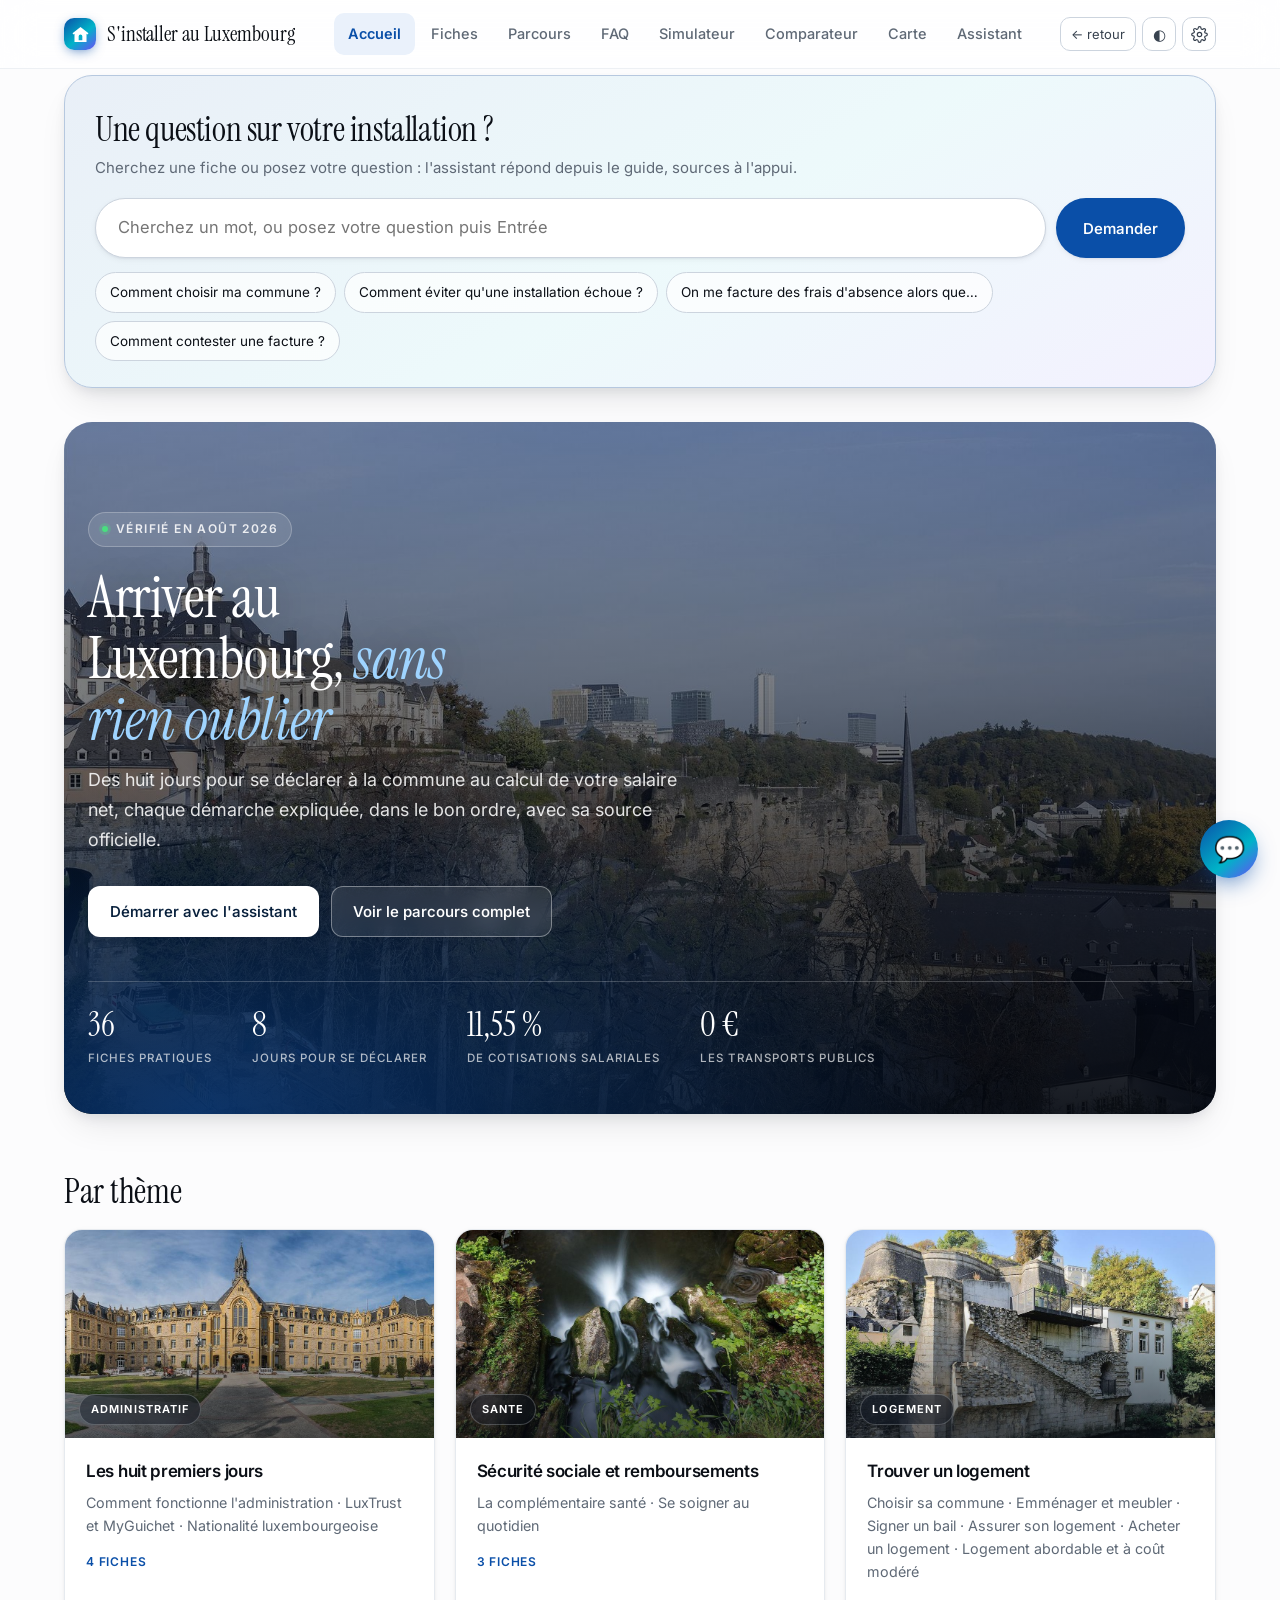
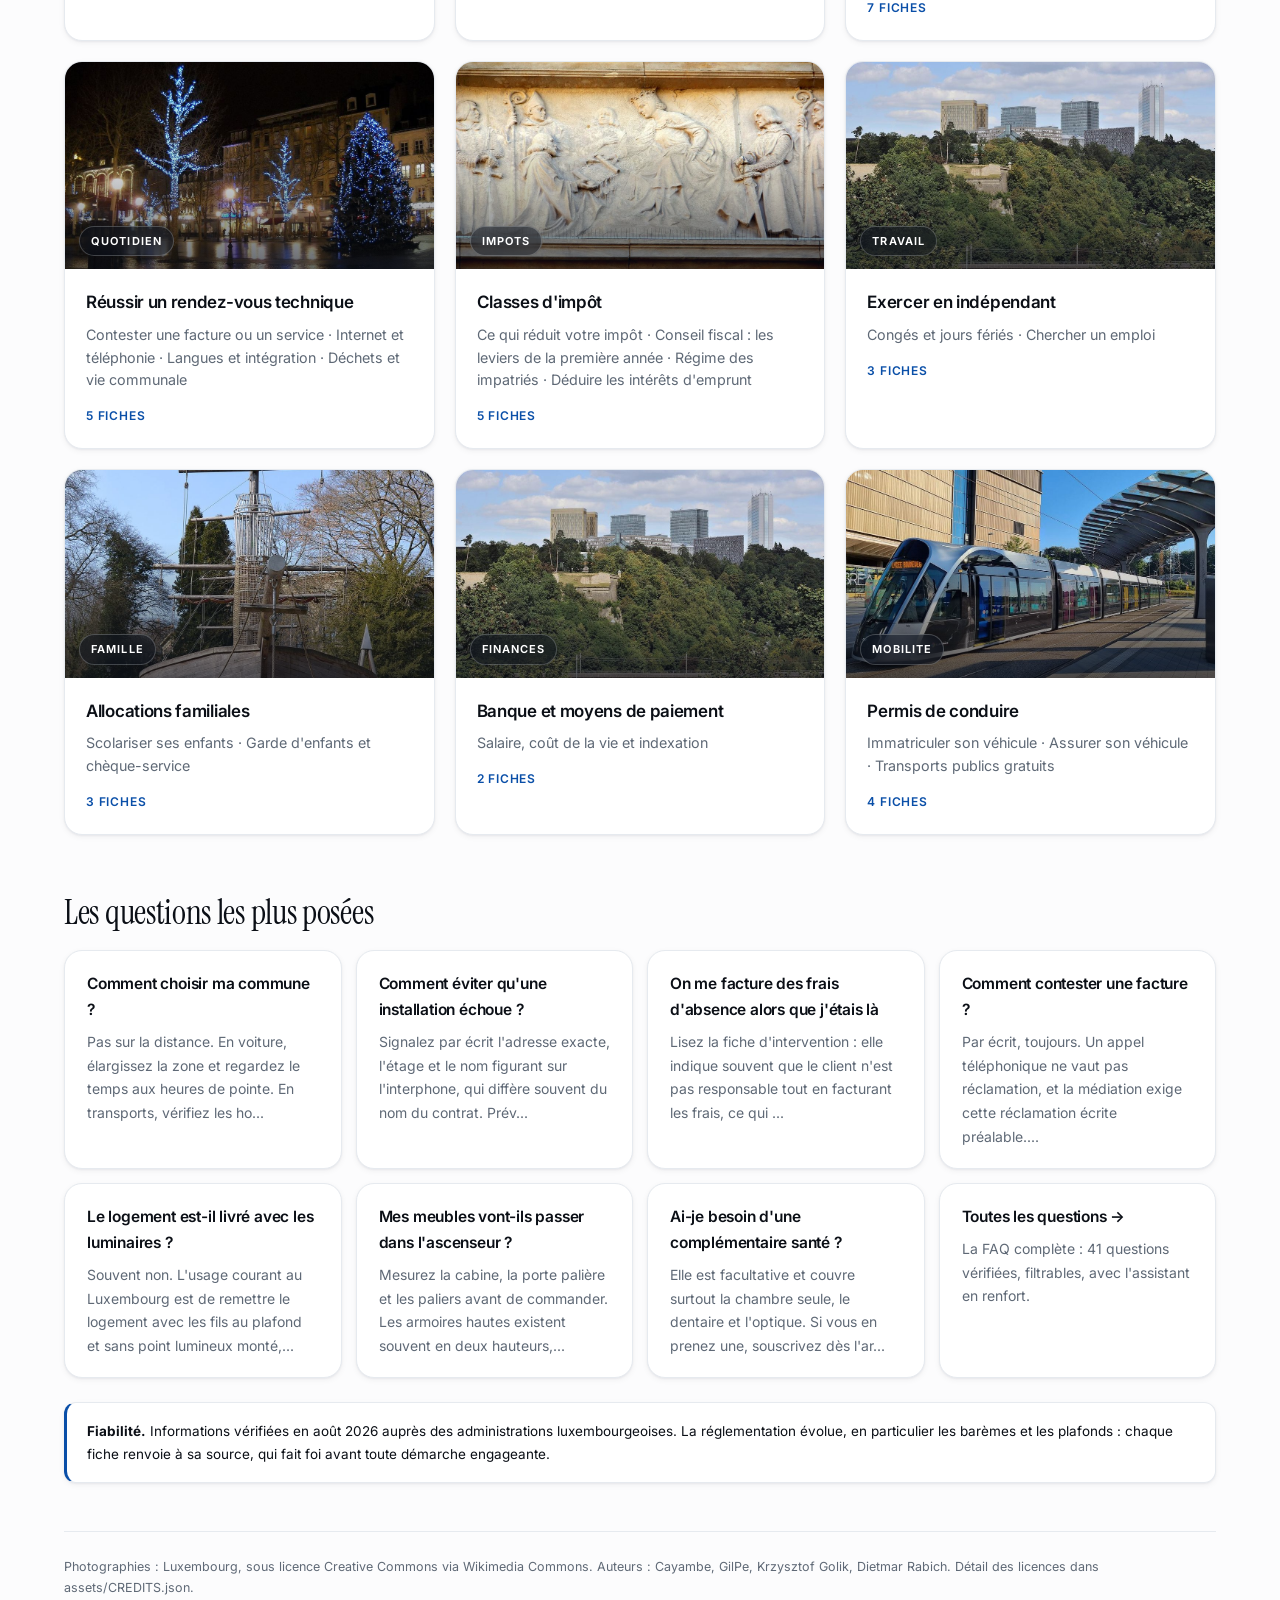
==== commit 44873b90: "web: expliquer les réponses et rendre les pannes honnêtes" ====
--- a/web/index.html
+++ b/web/index.html
@@ -4,7 +4,7 @@
 <meta charset="utf-8">
 <meta name="viewport" content="width=device-width, initial-scale=1">
 <title>S'installer au Luxembourg</title>
-<link rel="stylesheet" href="app/styles.css?v=18">
+<link rel="stylesheet" href="app/styles.css?v=19">
 </head>
 <body>
 
@@ -476,7 +476,12 @@
     </div>
     <p class="lead">
       Il construit votre profil au fil des réponses, puis cible ce qui vous concerne.
-      <span class="badge" id="mode-badge">mode local</span>
+      <!-- Avant la sonde, le mode n'est pas connu : l'annoncer « local » serait annoncer
+           le seul mode qui ne se declenche jamais tout seul. `CHAT.libelleMode(via, validation)`
+           compose les trois autres etats, et suffixe le mode api du niveau de validation du
+           corpus servi (« mode api · vertical (2 cas) » / « mode api · non validé »), lu sur
+           /sante ; `ui.js` se contente de le poser. -->
+      <span class="badge" id="mode-badge">mode : vérification…</span>
     </p>
     <div class="card chat-wrap">
       <div class="chat-log" id="chat-log" role="log" aria-live="polite" aria-atomic="false"></div>
@@ -501,7 +506,7 @@
          AD-15 demandait cette confirmation avant livraison ; elle a démenti « contenu non
          retenu par défaut » — la politique donne trente jours, et des réserves au-delà. -->
     <p class="hint confid" id="confid-chat">
-      Votre question et votre profil sont envoyés au serveur de ce site, puis au fournisseur du modèle (Anthropic) : sa politique publique, lue le 24/08/2026, prévoit la suppression des entrées et des sorties de l'API sous 30 jours, avec des exceptions — obligation légale, ou contenu que ses systèmes de sécurité signalent, conservé jusqu'à deux ans. Aucune conversation n'est enregistrée : ni par le serveur de ce site, ni dans ce navigateur, qui ne garde que votre profil et vos préférences d'affichage.
+      Votre question et votre profil sont envoyés au serveur de ce site, puis au fournisseur du modèle (Anthropic) : sa politique publique, lue le 25/08/2026, prévoit la suppression des entrées et des sorties de l'API sous 30 jours, avec des exceptions — un service à rétention plus longue que vous contrôlez, un accord de rétention différent conclu avec lui, l'application de sa politique d'usage, une obligation légale — et le contenu que ses systèmes de sécurité signalent est conservé jusqu'à deux ans. Aucune conversation n'est enregistrée : ni par le serveur de ce site, ni dans ce navigateur, qui ne garde que votre profil et vos préférences d'affichage.
       <a href="https://privacy.claude.com/en/articles/7996866-how-long-do-you-store-my-organization-s-data" target="_blank" rel="noopener noreferrer">Politique de conservation d'Anthropic</a>
     </p>
   </section>
@@ -591,6 +596,7 @@
   <div id="widget-poignee" title="Glisser pour régler la largeur" role="separator" aria-orientation="vertical" aria-label="Régler la largeur du panneau" tabindex="0"></div>
   <div class="w-head">
     <span>Assistant du guide</span>
+    <span class="badge" id="widget-badge">mode : vérification…</span>
     <span class="w-actions">
       <button id="widget-plein" title="Ouvrir en pleine page" aria-label="Ouvrir en pleine page">⤢</button>
       <button id="widget-close" title="Fermer" aria-label="Fermer l'assistant">×</button>
@@ -602,21 +608,21 @@
            maxlength="1000" aria-describedby="confid-widget">
     <button class="btn" id="widget-send">Envoyer</button>
     <p class="hint confid" id="confid-widget">
-      Votre question et votre profil sont envoyés au serveur de ce site, puis au fournisseur du modèle (Anthropic) : sa politique publique, lue le 24/08/2026, prévoit la suppression des entrées et des sorties de l'API sous 30 jours, avec des exceptions — obligation légale, ou contenu que ses systèmes de sécurité signalent, conservé jusqu'à deux ans. Aucune conversation n'est enregistrée : ni par le serveur de ce site, ni dans ce navigateur, qui ne garde que votre profil et vos préférences d'affichage.
+      Votre question et votre profil sont envoyés au serveur de ce site, puis au fournisseur du modèle (Anthropic) : sa politique publique, lue le 25/08/2026, prévoit la suppression des entrées et des sorties de l'API sous 30 jours, avec des exceptions — un service à rétention plus longue que vous contrôlez, un accord de rétention différent conclu avec lui, l'application de sa politique d'usage, une obligation légale — et le contenu que ses systèmes de sécurité signalent est conservé jusqu'à deux ans. Aucune conversation n'est enregistrée : ni par le serveur de ce site, ni dans ce navigateur, qui ne garde que votre profil et vos préférences d'affichage.
       <a href="https://privacy.claude.com/en/articles/7996866-how-long-do-you-store-my-organization-s-data" target="_blank" rel="noopener noreferrer">Politique de conservation d'Anthropic</a>
     </p>
   </div>
 </div>
 <button id="widget-btn" title="Ouvrir l'assistant" aria-label="Ouvrir l'assistant">💬</button>
 
-<script src="app/bareme.js?v=18"></script>
-<script src="app/kb.js?v=18"></script>
-<script src="app/simulateur.js?v=18"></script>
-<script src="comparateur/contrats_kb.js?v=18"></script>
-<script src="comparateur/mrh_kb.js?v=18"></script>
-<script src="comparateur/offres_kb.js?v=18"></script>
-<script src="app/chat.js?v=18"></script>
-<script src="app/ui.js?v=18"></script>
-<script src="app/communaute.js?v=18"></script>
+<script src="app/bareme.js?v=19"></script>
+<script src="app/kb.js?v=19"></script>
+<script src="app/simulateur.js?v=19"></script>
+<script src="comparateur/contrats_kb.js?v=19"></script>
+<script src="comparateur/mrh_kb.js?v=19"></script>
+<script src="comparateur/offres_kb.js?v=19"></script>
+<script src="app/chat.js?v=19"></script>
+<script src="app/ui.js?v=19"></script>
+<script src="app/communaute.js?v=19"></script>
 </body>
 </html>
--- a/web/app/styles.css
+++ b/web/app/styles.css
@@ -13,7 +13,7 @@
   --border-fort: #ccd4de;
   --text: #0b0f16;
   --text-2: #38424f;
-  --muted: #6a7583;
+  --muted: #5f6976;
   --accent: #0a4fa8;
   --accent-2: #00b3c8;
   --accent-3: #6b4df6;
@@ -21,12 +21,15 @@
   --warn: #96570a;
   --warn-soft: #fdf5e8;
   --ok: #0c6b3e;
-  /* foyer-retour : couleur d'erreur des blocs de l'assistant (story 1.7). `--ok` et `--warn` ont
-     leur variante sombre, il n'existait rien d'équivalent pour l'erreur. Les huit déclarations
-     `ko` du comparateur et de la page de recommandation gardent volontairement leur littéral :
-     elles sont hors du périmètre de cette story, et les basculer changerait leur rendu en thème
-     sombre sans qu'aucune AC ne le demande. Leur lisibilité est une reprise différée. */
-  --ko: #be123c;
+  /* foyer-retour : couleur d'erreur (story 1.7). `--ok` et `--warn` ont leur variante sombre, il
+     n'existait rien d'équivalent pour l'erreur. Story 2.5 : les huit déclarations `ko` du
+     comparateur et de la page de recommandation, qui gardaient le littéral `#be123c`, l'emploient
+     désormais. Le littéral n'avait **aucune** variante sombre — sur `--surface` en thème sombre,
+     `.sm-retirer:hover` tombait à 2,88:1, sous le seuil AA — et une couleur écrite en dur échappe
+     par construction au contrôle de contraste (`tests/test_styles.py`), qui ne sait résoudre que
+     les variables des trois portées de thème. Plus aucune déclaration de ce fichier ne porte ce
+     littéral, et un test l'exige. */
+  --ko: #b20c3b;
   --ombre-s: 0 1px 2px rgba(11,18,32,.05), 0 2px 6px rgba(11,18,32,.05);
   --ombre-m: 0 6px 14px -4px rgba(11,18,32,.10), 0 18px 34px -10px rgba(11,18,32,.10);
   --ombre-l: 0 16px 28px -12px rgba(11,18,32,.16), 0 40px 70px -20px rgba(11,18,32,.22);
@@ -541,12 +544,30 @@
   font-size: var(--micro); color: var(--muted);
 }
 .msg .etat { padding: 2px 9px; border-radius: 999px; border: 1px solid var(--border); text-transform: uppercase; letter-spacing: .8px; font-weight: 620; }
-.msg .etat-sur { background: color-mix(in srgb, var(--ok) 14%, transparent); color: var(--ok); border-color: color-mix(in srgb, var(--ok) 42%, transparent); }
-.msg .etat-partiel { background: color-mix(in srgb, var(--warn) 14%, transparent); color: var(--warn); border-color: color-mix(in srgb, var(--warn) 42%, transparent); }
-.msg .etat-inconnu { background: var(--surface-2); }
+/* La teinte de fond est à 10 % et non 14 % (story 2.5) : elle rapproche le fond de la couleur du
+   texte, donc elle **mange** le contraste. Mesuré en thème clair : « partiel » (var(--warn) sur son
+   propre fond à 14 %) tombait à 4,42:1, sous les 4,5:1 d'AA, et rien ne le voyait — aucun test du
+   dépôt ne chargeait cette feuille. À 10 % la pastille reste teintée et passe à 4,67:1.
+   `tests/test_styles.py` calcule les trois portées de thème. */
+.msg .etat-sur { background: color-mix(in srgb, var(--ok) 10%, transparent); color: var(--ok); border-color: color-mix(in srgb, var(--ok) 42%, transparent); }
+.msg .etat-partiel { background: color-mix(in srgb, var(--warn) 10%, transparent); color: var(--warn); border-color: color-mix(in srgb, var(--warn) 42%, transparent); }
+/* « inconnu » et « recherche simple » n'ont pas de couleur propre ; sans `color`, ils héritaient du
+   `--muted` du pied, c'est-à-dire 4,36:1 en thème clair pour une étiquette de 11 px en capitales.
+   `--text-2` est la teinte du corps de la bulle : neutre, et lisible dans les trois portées. */
+.msg .etat-inconnu { background: var(--surface-2); color: var(--text-2); }
+/* La phrase qui rend l'etat explicite : meme ton discret que le cout (elle herite du `.pied`), elle
+   prend la place restante et passe a la ligne plutot que de comprimer le badge ou le cout. */
+.msg .etat-phrase { flex: 1 1 22ch; min-width: 0; }
+.msg .langue-mention { flex: 1 0 100%; color: var(--muted); font-style: italic; }
+/* Le repli emprunte `--warn`, comme le badge « partiel » juste au-dessus : c'est la variable que
+   les **trois** portees de theme du fichier redefinissent (`:root`, la requete media, et le
+   `:root[data-theme="dark"]` du bouton de theme). Une couleur en dur, ou une variable inventee
+   (`--warning` n'existe pas ici), ne suivait que l'une des trois : le bouton de theme laissait un
+   ambre sombre sur un fond sombre. */
+.msg .langue-repli { color: var(--warn); }
 /* La recherche simple n'a ni état vérifié ni coût : son pied le dit, sans emprunter les couleurs
    d'une réponse sourcée. */
-.msg .etat-local { background: var(--surface-2); color: var(--muted); }
+.msg .etat-local { background: var(--surface-2); color: var(--text-2); }
 .msg .sans-verif { font-style: italic; }
 /* Appariement citation ↔ phrase abandonné : la dégradation se voit, elle ne se devine pas. */
 .msg .degrade { margin: 10px 0 0; font-size: 12.5px; color: var(--warn); }
@@ -568,6 +589,45 @@
 .msg .alerte-note { margin: 7px 0 0; font-size: 12.5px; color: var(--muted); }
 .msg .ref { margin: 7px 0 0; font-size: var(--micro); color: var(--muted); }
 
+/* ---------- « Pourquoi cette réponse » (story 2.5) ---------- */
+/* Un `<details>` natif : le panneau se déplie sans une ligne de JavaScript, donc sans état à tenir,
+   et il est replié par défaut — la trace explique la réponse, elle ne la précède pas. Les modèles
+   sont ceux qui existent déjà dans ce fichier (`.vcard summary`, `.sm-det`, et le `summary
+   { min-height: 44px }` de la requête tactile) ; les couleurs viennent **toutes** des variables de
+   thème, sans quoi elles n'auraient de variante ni sombre ni sombre forcée. */
+.msg .pourquoi {
+  margin-top: 12px; padding-top: 10px; border-top: 1px solid var(--border); font-size: 12.5px;
+}
+.msg .pourquoi > summary {
+  cursor: pointer; color: var(--accent); list-style: none;
+}
+.msg .pourquoi > summary::-webkit-details-marker { display: none; }
+.msg .pourquoi > summary::before { content: "▸ "; }
+.msg .pourquoi[open] > summary::before { content: "▾ "; }
+.msg .pq-bloc { margin-top: 11px; }
+.msg .pq-titre {
+  display: block; color: var(--muted); text-transform: uppercase; letter-spacing: 1px;
+  font-size: var(--micro); margin-bottom: 4px;
+}
+.msg .pq-note { margin: 0 0 5px; color: var(--text-2); }
+.msg .pq-liste { margin: 0; padding-left: 16px; }
+.msg .pq-ligne { margin: 3px 0; color: var(--text-2); overflow-wrap: anywhere; }
+/* Le pictogramme est décoratif (`aria-hidden`) : l'état est écrit en toutes lettres à côté. Sa
+   couleur ne porte donc aucune information à elle seule — elle ne fait que la répéter. */
+.msg .pq-ok { color: var(--ok); margin-right: 6px; font-weight: 700; }
+.msg .pq-ko { color: var(--ko); margin-right: 6px; font-weight: 700; }
+.msg .pq-rejetee { display: block; }
+.msg .pq-rej-txt { display: block; }
+.msg .pq-rej-motif { display: block; color: var(--muted); }
+.msg .pq-seuils { margin-top: 11px; }
+.msg .pq-seuils > summary { cursor: pointer; color: var(--accent); list-style: none; }
+.msg .pq-seuils > summary::-webkit-details-marker { display: none; }
+.msg .pq-seuils > summary::before { content: "▸ "; }
+.msg .pq-seuils[open] > summary::before { content: "▾ "; }
+/* La phrase du retrait d'un tour sans réponse (M9) : elle explique une modification de l'historique
+   de page, pas une erreur de plus — même ton discret que la note du bandeau. */
+.msg .retrait { margin: 7px 0 0; font-size: 12.5px; color: var(--text-2); }
+
 /* La mention de confidentialite (AD-15) se lit sous la saisie, y compris dans le panneau. */
 .hint.confid { margin-top: 7px; font-size: 12.5px; }
 .chat-bar .hint.confid { flex: 1 0 100%; margin: 0; }
@@ -706,9 +766,9 @@
 }
 .vstatut.ok { color: var(--ok); background: color-mix(in srgb, var(--ok) 13%, transparent); }
 .vstatut.cond { color: var(--warn); background: var(--warn-soft); }
-.vstatut.ko { color: #be123c; background: color-mix(in srgb, #be123c 11%, transparent); }
+.vstatut.ko { color: var(--ko); background: color-mix(in srgb, var(--ko) 11%, transparent); }
 .vstatut.nf { color: var(--muted); background: var(--surface-2); }
-.vcard.ko { border-color: color-mix(in srgb, #be123c 30%, var(--border)); }
+.vcard.ko { border-color: color-mix(in srgb, var(--ko) 30%, var(--border)); }
 .vcard.ok { border-color: color-mix(in srgb, var(--ok) 30%, var(--border)); }
 .vcle { margin: 0 0 6px; color: var(--text-2); }
 .vinfo { margin: 0 0 4px; color: var(--muted); font-size: 12.5px; }
@@ -906,17 +966,17 @@
 .reco-rang { font-weight: 700; color: var(--muted); font-size: 14px; }
 .reco-nom { font-weight: 650; font-size: 16px; flex: 1; }
 .reco-pct { font-weight: 700; font-size: 20px; }
-.reco-pct.ok { color: var(--ok); } .reco-pct.part { color: var(--warn); } .reco-pct.ko { color: #be123c; }
+.reco-pct.ok { color: var(--ok); } .reco-pct.part { color: var(--warn); } .reco-pct.ko { color: var(--ko); }
 .reco-barre { height: 8px; border-radius: 99px; background: var(--surface-2); overflow: hidden; margin-bottom: 10px; }
 .reco-barre i { display: block; height: 100%; border-radius: 99px; }
 .reco-barre i.ok { background: linear-gradient(90deg, var(--ok), color-mix(in srgb, var(--ok) 60%, var(--accent-2))); }
 .reco-barre i.part { background: var(--warn); }
-.reco-barre i.ko { background: #be123c; }
+.reco-barre i.ko { background: var(--ko); }
 .reco-ok { margin: 0; font-size: 13.5px; color: var(--ok); }
 .reco-lacunes summary { cursor: pointer; font-size: 13.5px; color: var(--accent); }
 .lacune { margin: 9px 0 0; padding: 10px 12px; border-radius: var(--r-s); background: var(--surface-2); }
 .lacune-t { margin: 0; font-size: 13.5px; color: var(--text-2); }
-.lacune-s { color: #be123c; font-weight: 600; }
+.lacune-s { color: var(--ko); font-weight: 600; }
 .lacune-c { margin: 6px 0 0; font-size: 12.5px; color: var(--muted); font-style: italic; line-height: 1.55; }
 
 table.mrh-table { width: 100%; }
@@ -924,7 +984,7 @@
 .cell-ok { color: var(--ok); background: color-mix(in srgb, var(--ok) 9%, transparent); font-weight: 600; }
 .cell-cond { color: var(--accent); background: color-mix(in srgb, var(--accent) 8%, transparent); font-weight: 600; }
 .cell-part { color: var(--warn); background: var(--warn-soft); font-weight: 600; }
-.cell-ko { color: #be123c; background: color-mix(in srgb, #be123c 8%, transparent); font-weight: 600; }
+.cell-ko { color: var(--ko); background: color-mix(in srgb, var(--ko) 8%, transparent); font-weight: 600; }
 .cell-nf { color: var(--muted); }
 .mat-hits { display: block; font-weight: 600; }
 .mat-page { display: block; font-size: 11px; color: var(--muted); font-weight: 400; margin-top: 2px; }
@@ -1041,7 +1101,7 @@
   border: 1px solid var(--border); background: var(--surface); color: var(--muted);
   width: 26px; height: 26px; border-radius: 8px; cursor: pointer; font-size: 14px; line-height: 1;
 }
-.sm-retirer:hover { color: #be123c; border-color: #be123c; }
+.sm-retirer:hover { color: var(--ko); border-color: var(--ko); }
 tr.sm-score td { background: var(--surface-2); border-top: 2px solid var(--border-fort); }
 .sm-pct { font-size: 19px; font-family: var(--serif); font-weight: 400; }
 .sm-pct.sm-top { color: var(--ok); }
@@ -1068,13 +1128,19 @@
 .sin-item summary::-webkit-details-marker { display: none; }
 .sin-titre { flex: 1; font-size: 14.5px; font-weight: 500; min-width: 200px; }
 .sin-pastilles { display: flex; gap: 5px; }
+/* La lettre de la pastille suit le **thème**, pas le blanc (story 2.5). Un fond plein en variable
+   de thème s'éclaircit en mode sombre — `--ok` passe de #0c6b3e à #5ccb90 — et une lettre blanche
+   posée dessus tombait à 2,02:1. `--surface` est la couleur du fond de page : blanche en clair,
+   presque noire en sombre, donc elle contraste avec les quatre teintes dans les deux cas (au pire
+   5,57:1). Sans cette ligne, basculer `.pastille.ko` du littéral vers `var(--ko)` aurait remplacé
+   une dette (le rouge sans variante sombre) par une autre (une lettre illisible). */
 .pastille {
   width: 24px; height: 24px; border-radius: 7px; font-size: 11.5px; font-weight: 700;
-  display: inline-flex; align-items: center; justify-content: center; color: #fff;
+  display: inline-flex; align-items: center; justify-content: center; color: var(--surface);
 }
 .pastille.ok { background: var(--ok); }
 .pastille.cond { background: var(--warn); }
-.pastille.ko { background: #be123c; }
+.pastille.ko { background: var(--ko); }
 .pastille.nf { background: var(--muted); }
 .sin-item[open] summary { border-bottom: 1px solid var(--border); }
 .sin-corps { padding: 14px 16px 16px; }
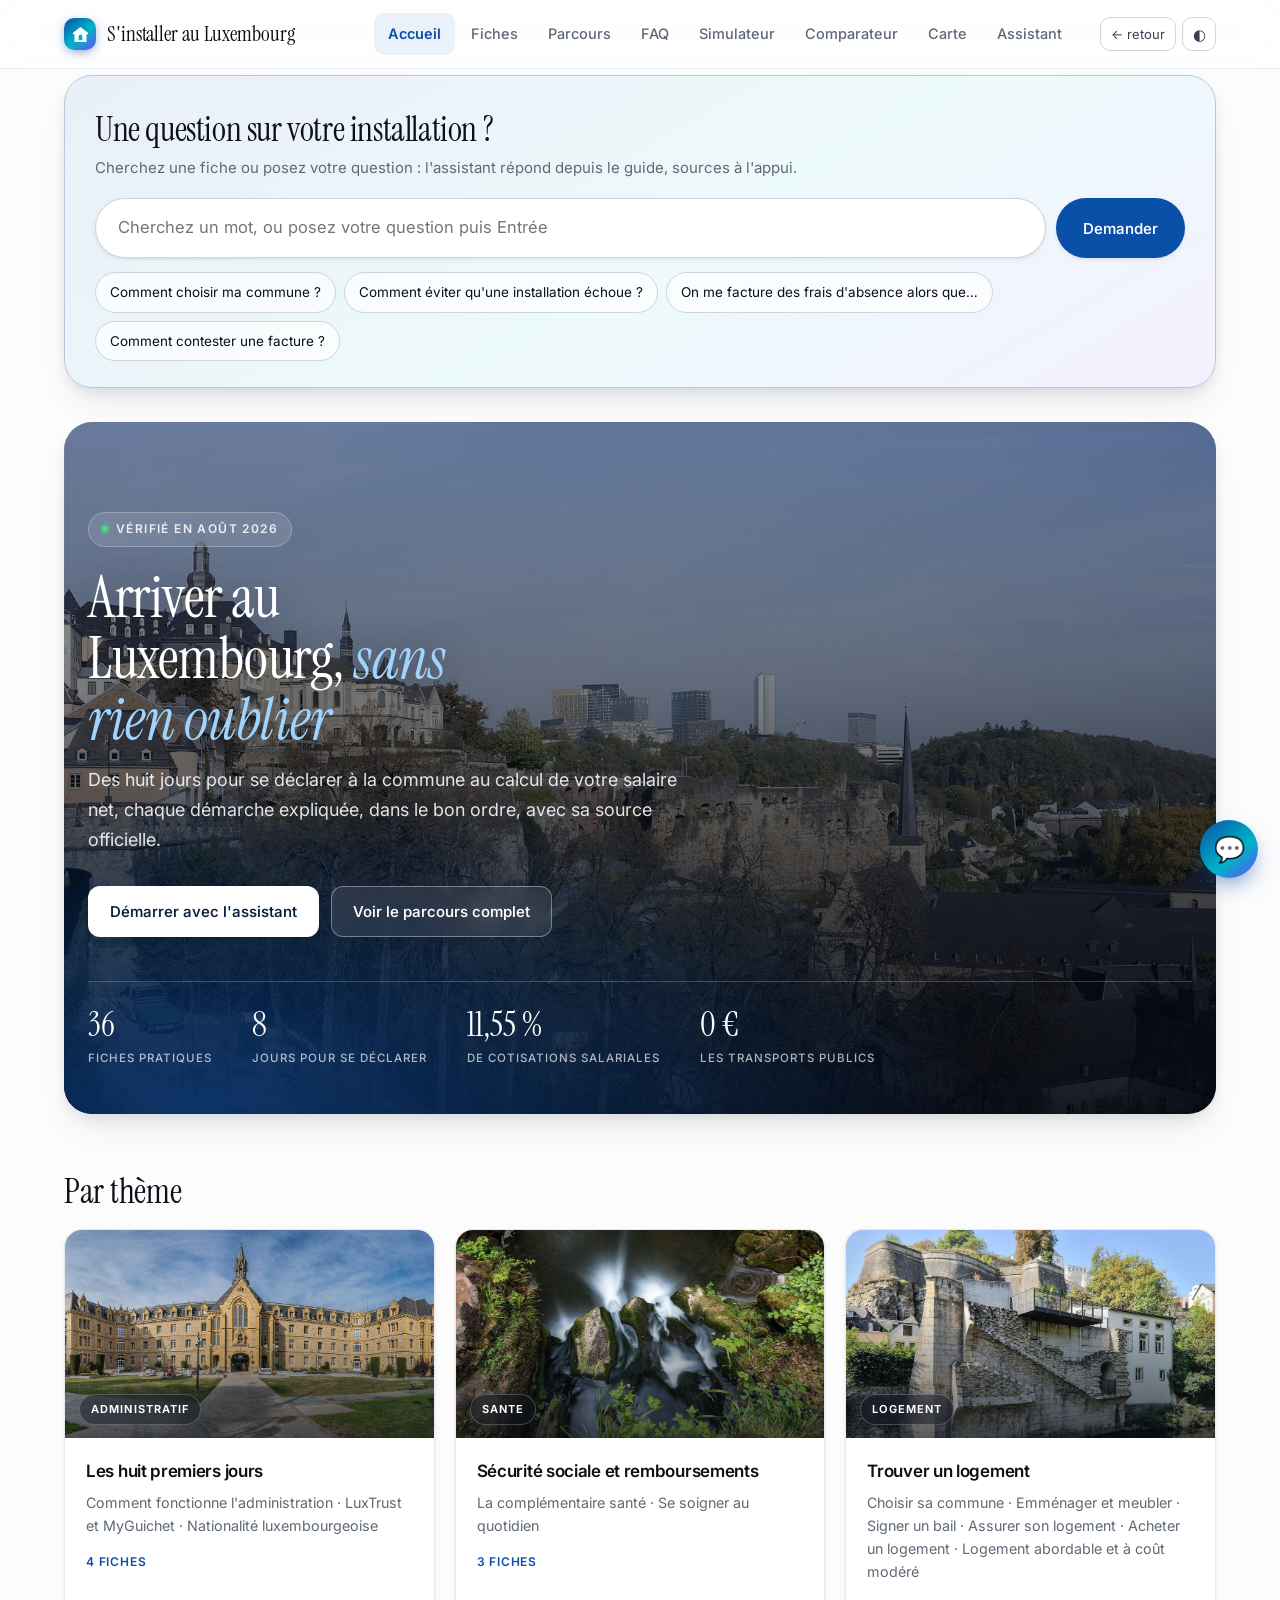
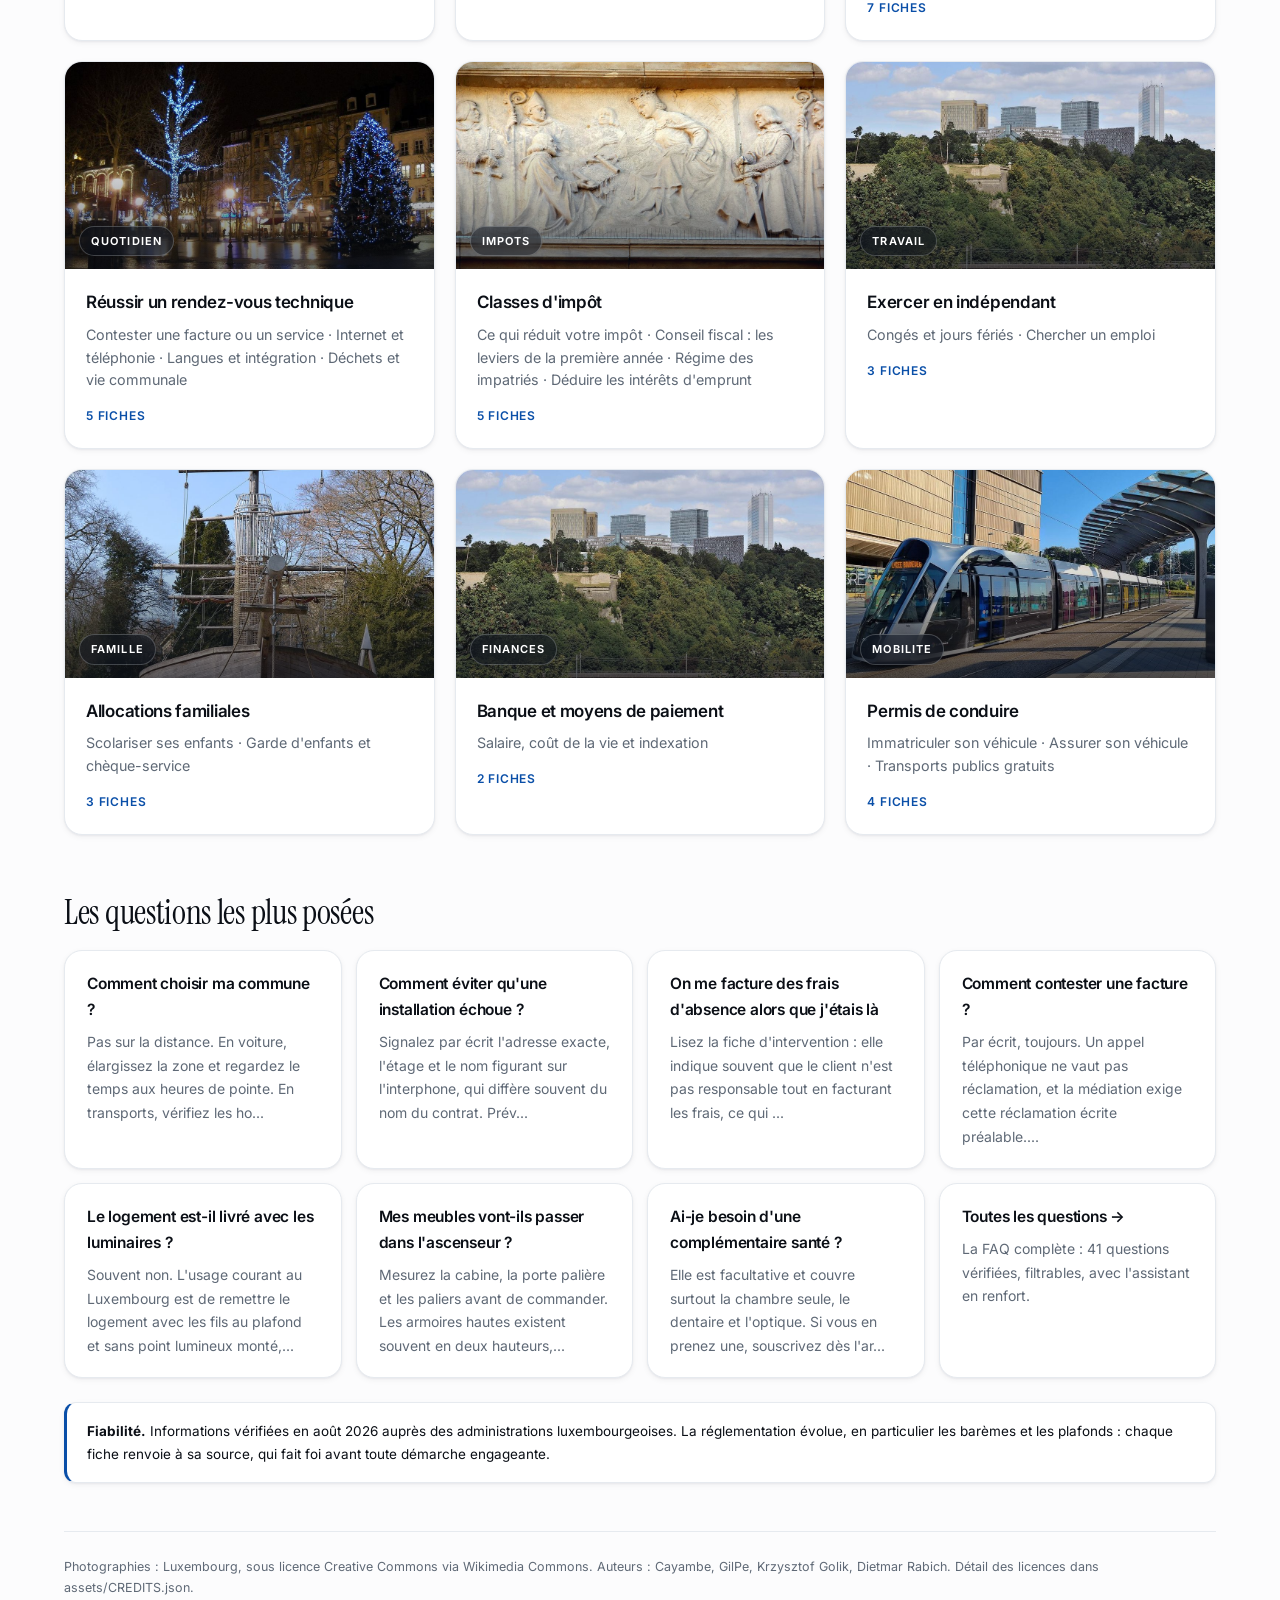
==== commit a55211ab: "Retire de la surface publique ce qui n'y a pas sa place Trois choses qu'un visiteur voyait et qui ne" ====
--- a/web/index.html
+++ b/web/index.html
@@ -34,12 +34,6 @@
            l'en-tête, en ligne pour ne pas toucher à styles.css. -->
       <a id="retour-projet" class="outil" href="/" style="width:auto;padding:0 10px;font-size:13px;text-decoration:none;white-space:nowrap;" title="Retour à l'accueil du projet" aria-label="Retour à l'accueil du projet">&#8592; retour</a>
       <button id="theme-btn" class="outil" title="Changer de thème" aria-label="Changer de thème"></button>
-      <button id="admin-btn" class="outil" data-panel="admin" title="Administration du contenu" aria-label="Administration du contenu">
-        <svg viewBox="0 0 24 24" fill="none" stroke="currentColor" stroke-width="1.7" stroke-linecap="round" stroke-linejoin="round" focusable="false" aria-hidden="true">
-          <circle cx="12" cy="12" r="3.1"/>
-          <path d="M19.4 15a1.7 1.7 0 0 0 .34 1.87l.06.06a2 2 0 1 1-2.83 2.83l-.06-.06a1.7 1.7 0 0 0-1.87-.34 1.7 1.7 0 0 0-1 1.56V21a2 2 0 1 1-4 0v-.11a1.7 1.7 0 0 0-1.1-1.56 1.7 1.7 0 0 0-1.87.34l-.06.06a2 2 0 1 1-2.83-2.83l.06-.06A1.7 1.7 0 0 0 4.6 15a1.7 1.7 0 0 0-1.56-1H3a2 2 0 1 1 0-4h.11a1.7 1.7 0 0 0 1.56-1.1 1.7 1.7 0 0 0-.34-1.87l-.06-.06a2 2 0 1 1 2.83-2.83l.06.06A1.7 1.7 0 0 0 9 4.6h.08A1.7 1.7 0 0 0 10.13 3V3a2 2 0 1 1 4 0v.11a1.7 1.7 0 0 0 1.05 1.56 1.7 1.7 0 0 0 1.87-.34l.06-.06a2 2 0 1 1 2.83 2.83l-.06.06A1.7 1.7 0 0 0 19.4 9v.08a1.7 1.7 0 0 0 1.56 1.05H21a2 2 0 1 1 0 4h-.11a1.7 1.7 0 0 0-1.49 1z"/>
-        </svg>
-      </button>
     </div>
   </div>
 </header>
@@ -512,9 +506,17 @@
   </section>
 
   <!-- Administration -->
+  <!-- **Outil de maintenance, pas une surface publique.** Il édite le contenu du guide dans le
+       `localStorage` du navigateur qui l'ouvre, et son bouton « Supprimer » y retire une fiche : un
+       visiteur qui tombait dessus pouvait casser sa propre lecture du site sans comprendre pourquoi.
+       Il n'a plus ni bouton dans l'en-tête ni entrée par `#admin` (`ui.js::PANNEAUX`) ; celui qui
+       maintient la copie l'arme explicitement, depuis la console de son propre navigateur :
+       `localStorage.setItem("foyer.admin", "1")`. -->
   <section class="panel" id="panel-admin" hidden>
     <h1>Administration</h1>
-    <p class="lead">Modifier le contenu des fiches, les questions fréquentes et les paramètres du simulateur.</p>
+    <p class="lead">Outil de maintenance du contenu. Les modifications restent dans <strong>ce
+      navigateur</strong> et ne changent rien pour les autres visiteurs&nbsp;: pour les rendre
+      permanentes, il faut exporter le fichier et le replacer dans le dépôt.</p>
 
     <div class="notice small">
       Les modifications sont enregistrées dans ce navigateur. Utilisez <strong>Exporter</strong> pour
--- a/web/app/styles.css
+++ b/web/app/styles.css
@@ -13,6 +13,9 @@
   --border-fort: #ccd4de;
   --text: #0b0f16;
   --text-2: #38424f;
+  /* Story 2.5 : `--muted` passe de #6a7583 (4,36:1) à #5f6976 (5,19:1) sur `--surface-2`.
+     Le pied `.msg .pied`, la preuve chiffrée et les titres du panneau l'emploient en petit texte ;
+     `tests/test_styles.py` tient ce ratio dans les trois portées de thème. */
   --muted: #5f6976;
   --accent: #0a4fa8;
   --accent-2: #00b3c8;
@@ -551,6 +554,12 @@
    `tests/test_styles.py` calcule les trois portées de thème. */
 .msg .etat-sur { background: color-mix(in srgb, var(--ok) 10%, transparent); color: var(--ok); border-color: color-mix(in srgb, var(--ok) 42%, transparent); }
 .msg .etat-partiel { background: color-mix(in srgb, var(--warn) 10%, transparent); color: var(--warn); border-color: color-mix(in srgb, var(--warn) 42%, transparent); }
+/* Story 4.2f : « lecture partielle ». Même teinte que « partiel », et pour la même raison — c'est une
+   réserve, pas un échec : la lecture a eu lieu, elle n'a pas suffi. Les mêmes 10 % que ci-dessus, et
+   `tests/test_styles.py` mesure les trois portées de thème comme pour les autres badges. */
+.msg .etat-lecture-partielle { background: color-mix(in srgb, var(--warn) 10%, transparent); color: var(--warn); border-color: color-mix(in srgb, var(--warn) 42%, transparent); }
+/* Le chiffre de la lecture bornée, au même ton discret que la preuve chiffrée d'un refus. */
+.msg .lecture-partielle { margin: 10px 0 0; font-size: 12.5px; color: var(--muted); }
 /* « inconnu » et « recherche simple » n'ont pas de couleur propre ; sans `color`, ils héritaient du
    `--muted` du pied, c'est-à-dire 4,36:1 en thème clair pour une étiquette de 11 px en capitales.
    `--text-2` est la teinte du corps de la bulle : neutre, et lisible dans les trois portées. */
